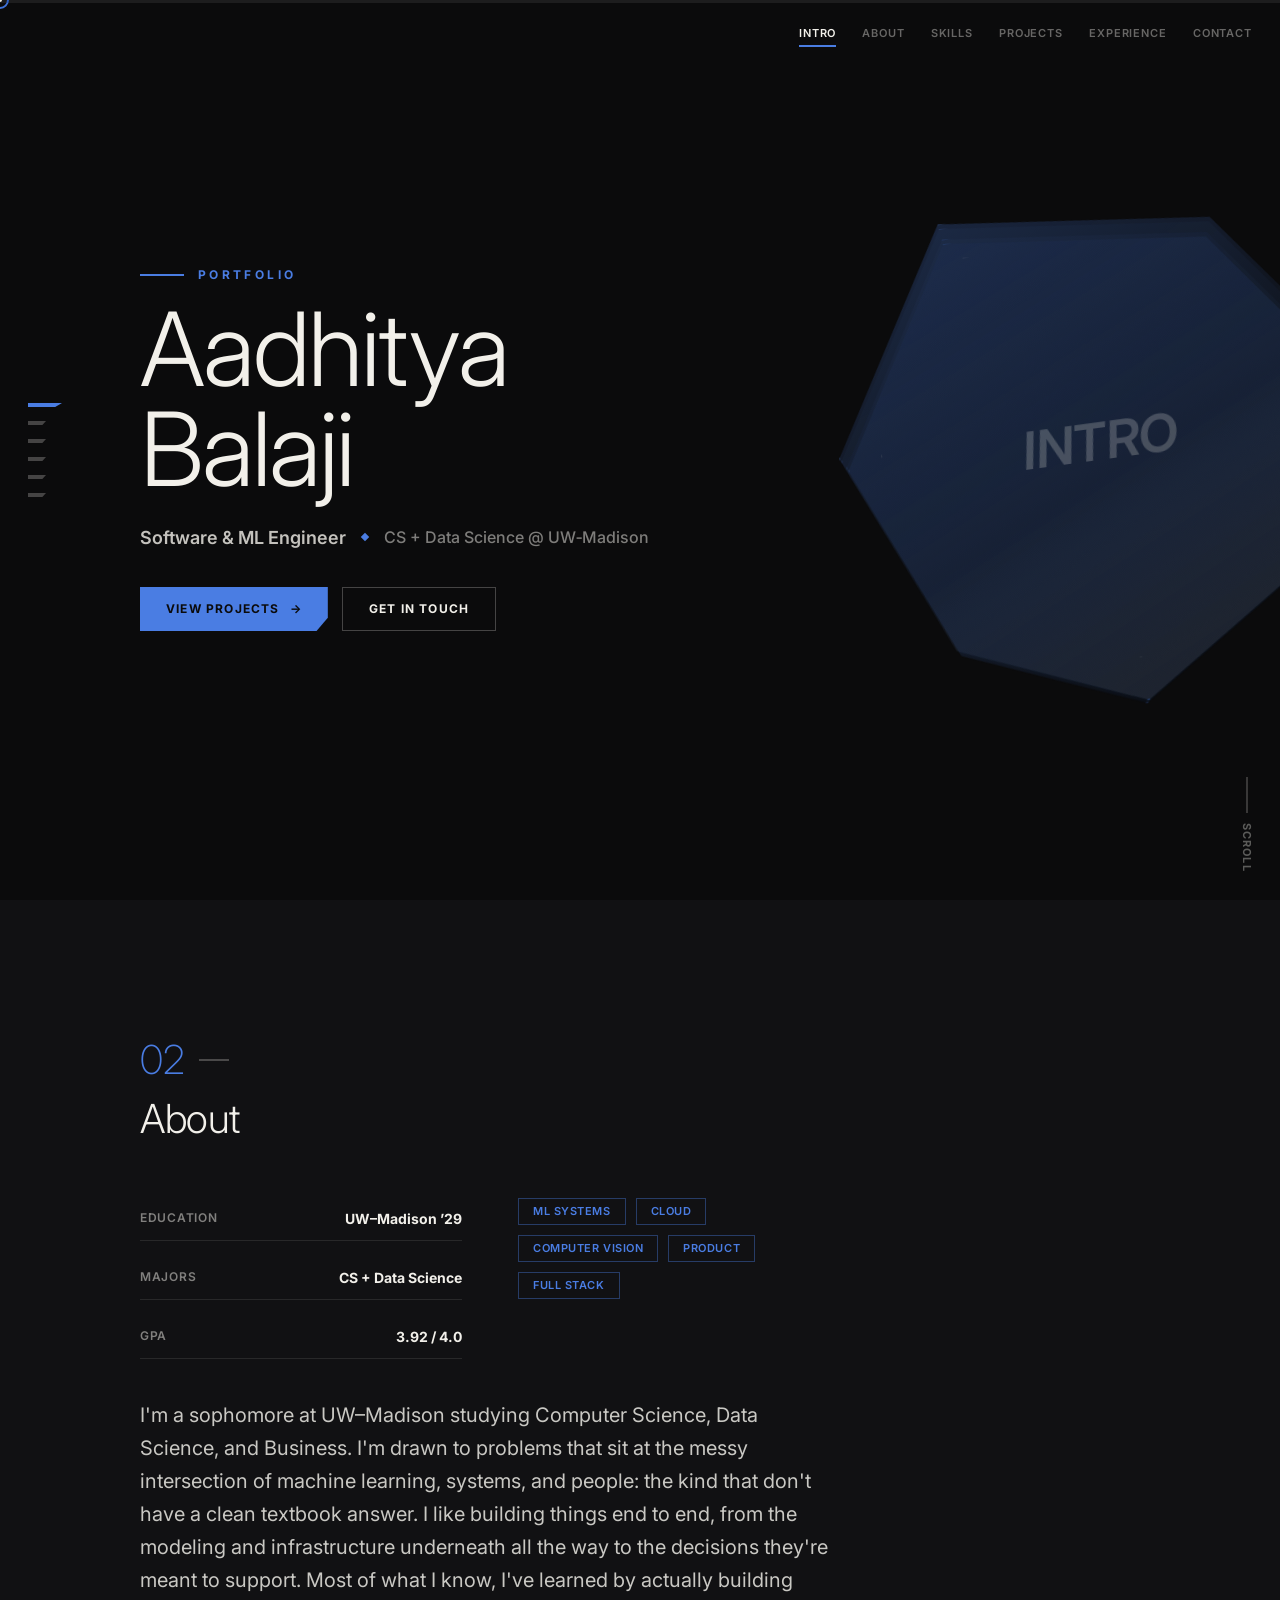
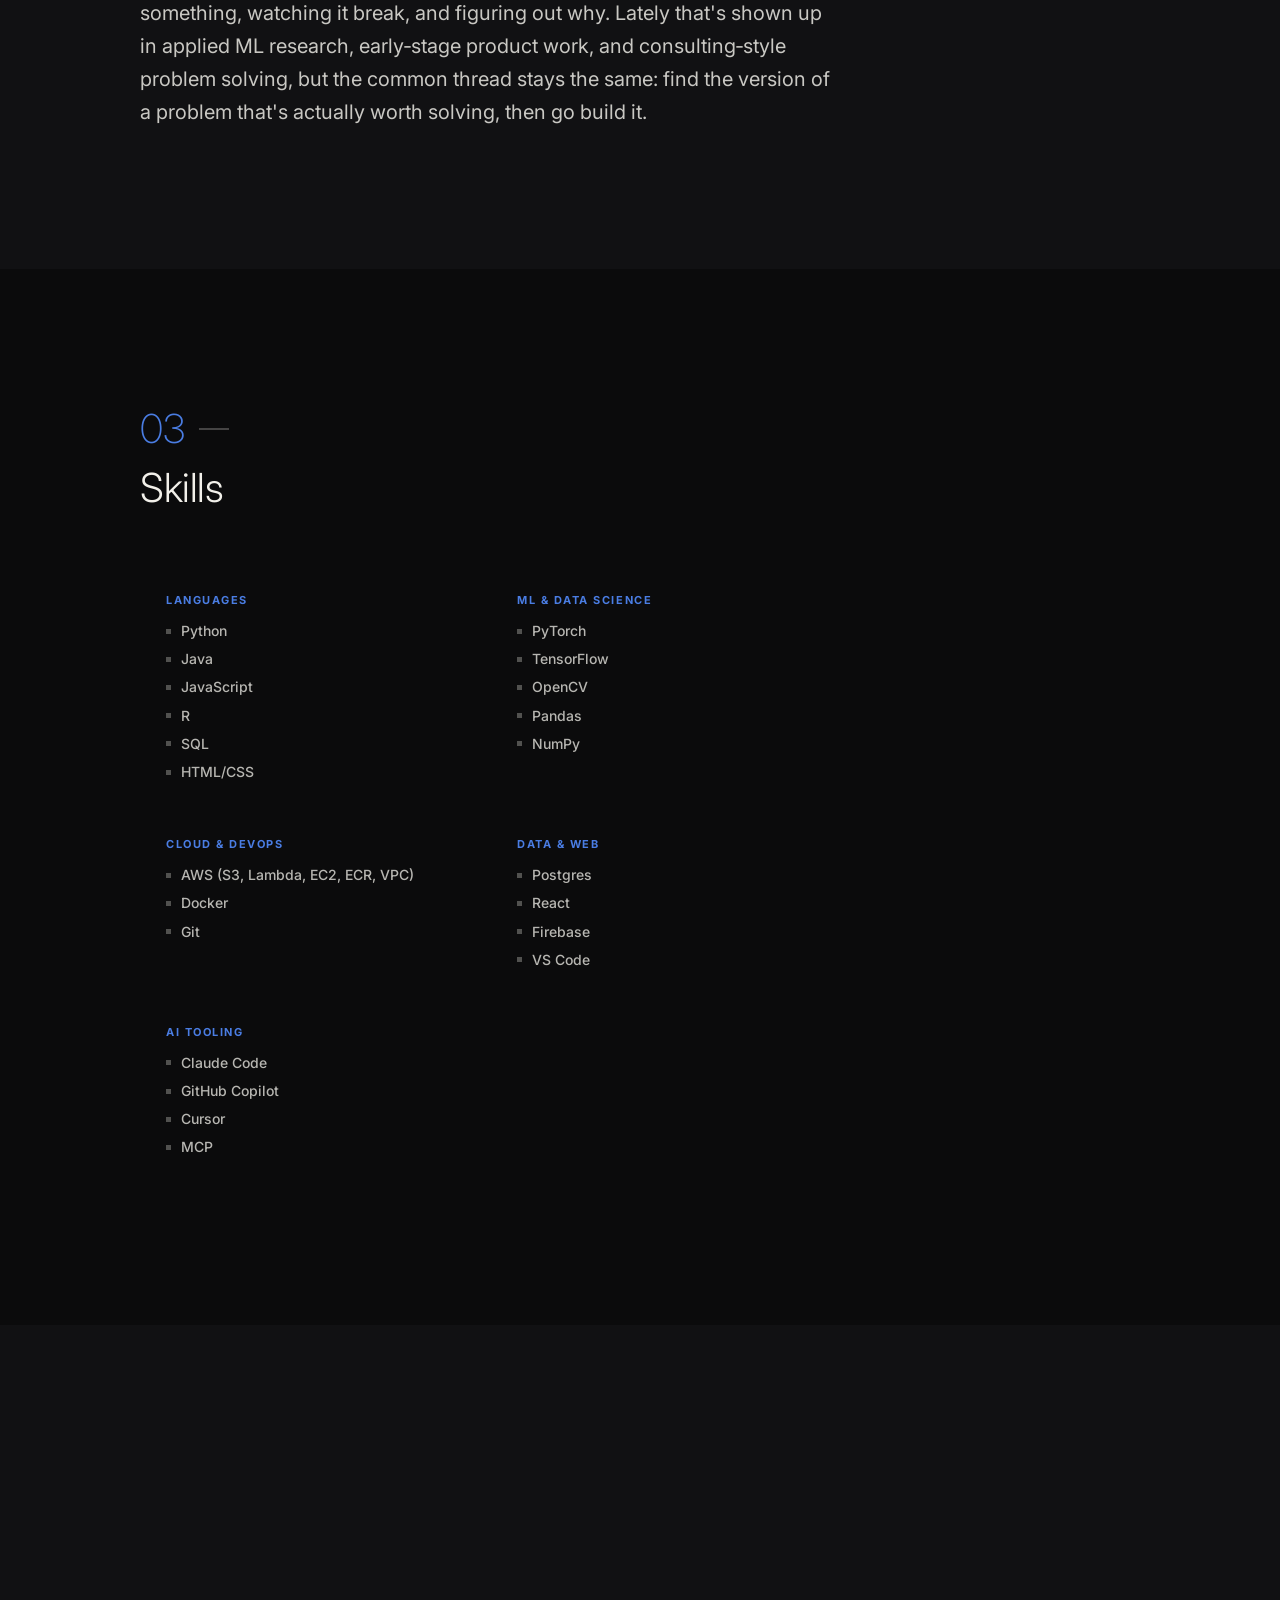
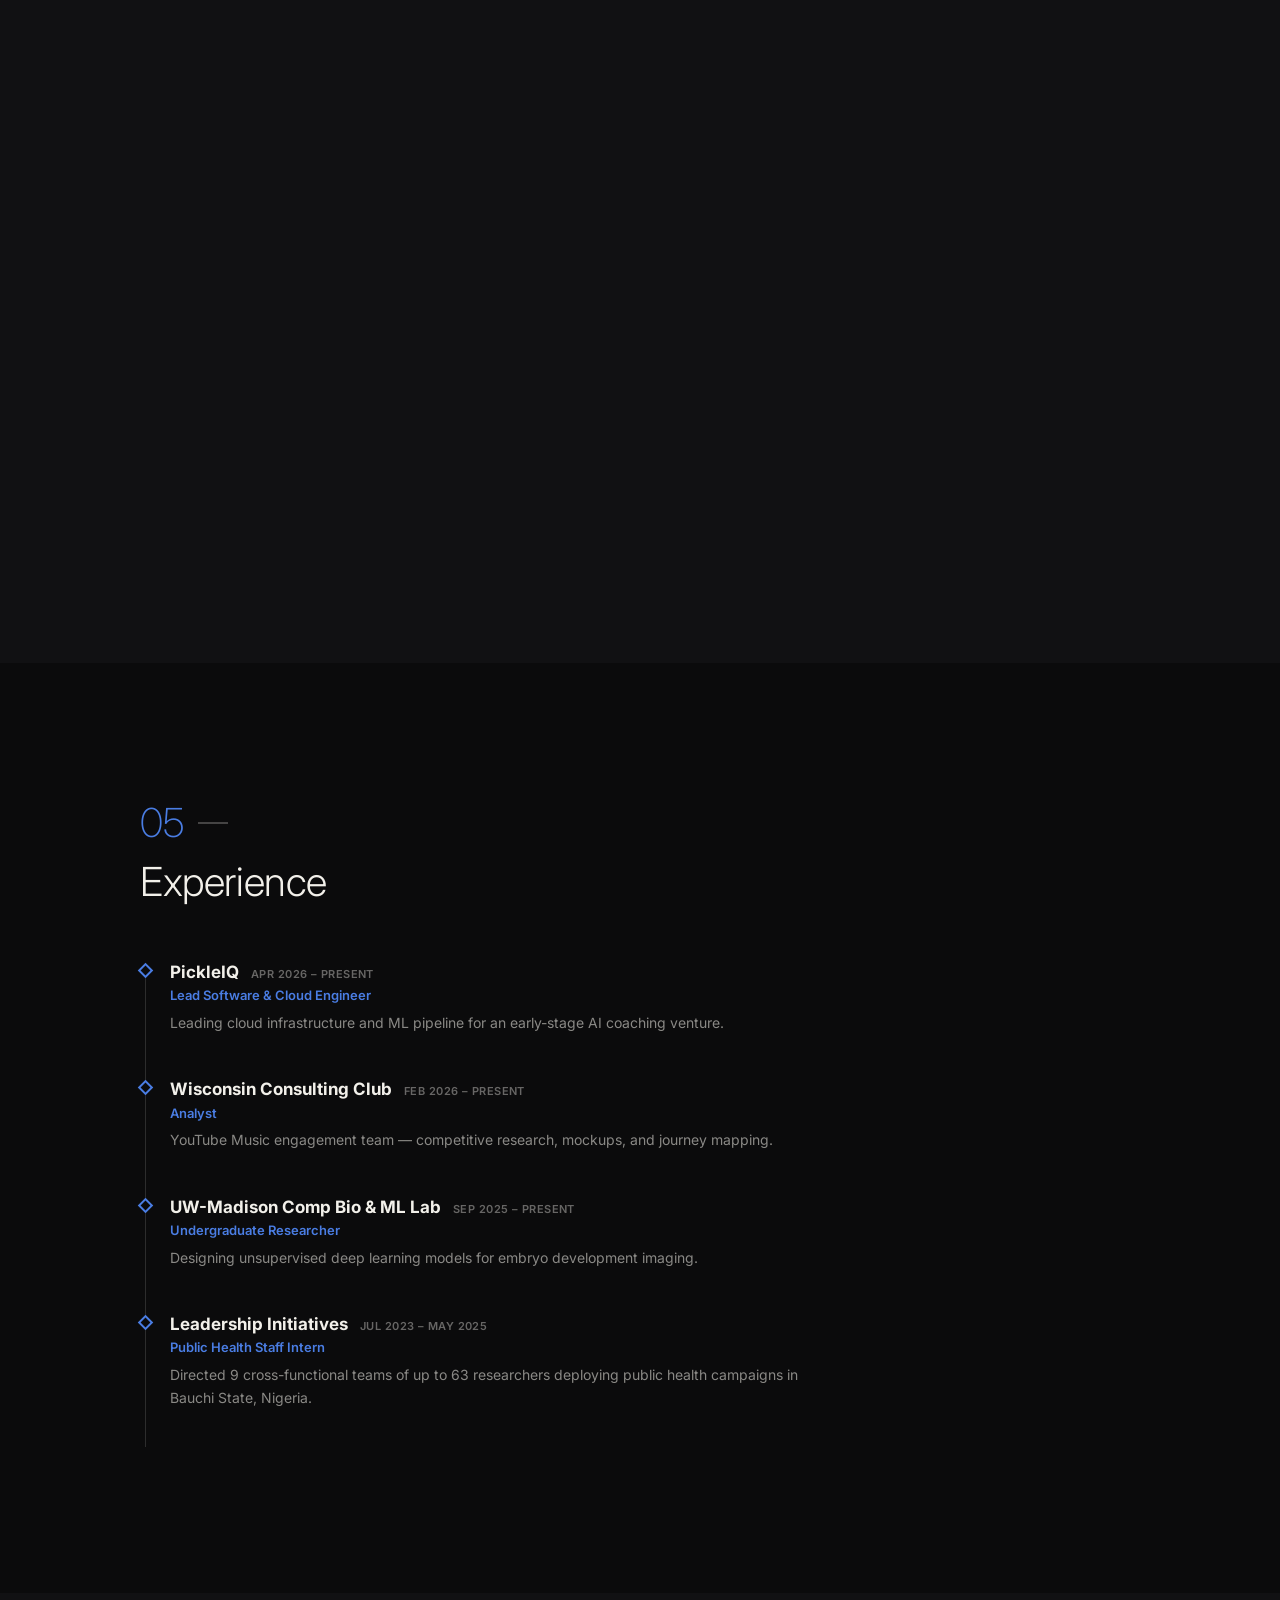
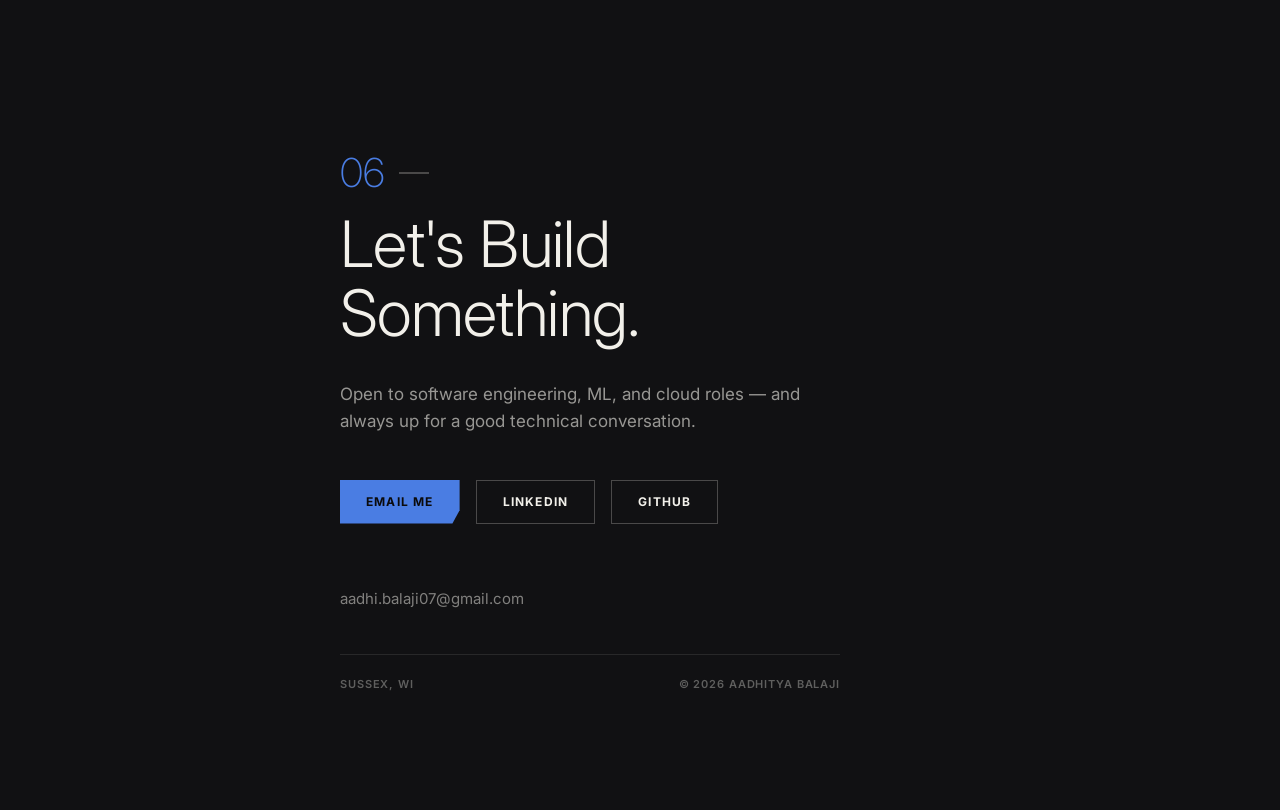
==== index.html @ 7072197d "revamped intro, about me, and projects sections" ====
<!DOCTYPE html>
<html lang="en">
<head>
<meta charset="UTF-8" />
<meta name="viewport" content="width=device-width, initial-scale=1.0" />
<title>Aadhitya Balaji — Portfolio</title>
<link rel="preconnect" href="https://fonts.googleapis.com" />
<link rel="preconnect" href="https://fonts.gstatic.com" crossorigin />
<link href="https://fonts.googleapis.com/css2?family=Inter:wght@200;300;400;500;600;700&display=swap" rel="stylesheet" />
<link rel="stylesheet" href="style.css" />
</head>
<body>

<div class="progress-track" aria-hidden="true">
  <div class="progress-fill" id="progressFill"></div>
</div>

<div class="cursor-ring" id="cursorRing" aria-hidden="true"></div>
<div class="cursor-dot" id="cursorDot" aria-hidden="true"></div>

<nav class="side-nav" aria-label="Section navigation">
  <a href="#hero" class="side-dot active" data-section="hero" aria-label="Intro"></a>
  <a href="#about" class="side-dot" data-section="about" aria-label="About"></a>
  <a href="#skills" class="side-dot" data-section="skills" aria-label="Skills"></a>
  <a href="#projects" class="side-dot" data-section="projects" aria-label="Projects"></a>
  <a href="#experience" class="side-dot" data-section="experience" aria-label="Experience"></a>
  <a href="#contact" class="side-dot" data-section="contact" aria-label="Contact"></a>
</nav>

<div class="scroll-tag" aria-hidden="true">
  <span class="scroll-line"></span>
  SCROLL
</div>

<nav class="tab-nav" aria-label="Section tabs">
  <a href="#hero" class="tab-item active" data-section="hero">Intro</a>
  <a href="#about" class="tab-item" data-section="about">About</a>
  <a href="#skills" class="tab-item" data-section="skills">Skills</a>
  <a href="#projects" class="tab-item" data-section="projects">Projects</a>
  <a href="#experience" class="tab-item" data-section="experience">Experience</a>
  <a href="#contact" class="tab-item" data-section="contact">Contact</a>
</nav>

<div class="page">

  <section id="hero" class="section hero-section" data-section="hero">
    <div class="reveal" style="opacity:1;transform:none">
      <div class="eyebrow-row">
        <span class="eyebrow-line"></span>
        <span class="eyebrow-label">PORTFOLIO</span>
      </div>
      <h1 class="hero-name">Aadhitya<br>Balaji</h1>
      <div class="hero-role-row">
        <span class="hero-role">Software &amp; ML Engineer</span>
        <span class="hero-dot"></span>
        <span class="hero-school">CS + Data Science @ UW&#8209;Madison</span>
      </div>
      <div class="hero-actions">
        <a href="#projects" class="btn btn-primary" data-hoverable>VIEW PROJECTS <span>&rarr;</span></a>
        <a href="#contact" class="btn btn-outline" data-hoverable>GET IN TOUCH</a>
      </div>
    </div>
  </section>

  <section id="about" class="section about-section" data-section="about">
    <div class="reveal">
      <div class="sec-head">
        <span class="sec-num">02</span>
        <span class="sec-rule"></span>
      </div>
      <h2 class="sec-title">About</h2>
      <div class="about-grid">
        <div class="stat-list">
          <div class="stat-row">
            <span class="stat-label">EDUCATION</span>
            <span class="stat-value">UW&#8211;Madison &#8217;29</span>
          </div>
          <div class="stat-row">
            <span class="stat-label">MAJORS</span>
            <span class="stat-value">CS + Data Science</span>
          </div>
          <div class="stat-row">
            <span class="stat-label">GPA</span>
            <span class="stat-value">3.92 / 4.0</span>
          </div>
        </div>
        <div class="tag-row">
          <span class="tag-chip">ML SYSTEMS</span>
          <span class="tag-chip">CLOUD</span>
          <span class="tag-chip">COMPUTER VISION</span>
          <span class="tag-chip">PRODUCT</span>
          <span class="tag-chip">FULL STACK</span>
        </div>
      </div>
      <p class="about-p about-p-lead about-p-full">
        I'm a sophomore at UW&#8211;Madison studying Computer Science, Data Science, and Business. I'm drawn to problems that sit at the messy intersection of machine learning, systems, and people: the kind that don't have a clean textbook answer. I like building things end to end, from the modeling and infrastructure underneath all the way to the decisions they're meant to support. Most of what I know, I've learned by actually building something, watching it break, and figuring out why. Lately that's shown up in applied ML research, early&#8209;stage product work, and consulting&#8209;style problem solving, but the common thread stays the same: find the version of a problem that's actually worth solving, then go build it.
      </p>
    </div>
  </section>

  <section id="skills" class="section skills-section" data-section="skills">
    <div class="reveal">
      <div class="sec-head">
        <span class="sec-num">03</span>
        <span class="sec-rule"></span>
      </div>
      <h2 class="sec-title">Skills</h2>
      <div class="skills-grid">
        <div class="skill-card" data-hoverable>
          <div class="skill-title">LANGUAGES</div>
          <div class="skill-items">
            <div class="skill-item"><span class="skill-bullet"></span>Python</div>
            <div class="skill-item"><span class="skill-bullet"></span>Java</div>
            <div class="skill-item"><span class="skill-bullet"></span>JavaScript</div>
            <div class="skill-item"><span class="skill-bullet"></span>R</div>
            <div class="skill-item"><span class="skill-bullet"></span>SQL</div>
            <div class="skill-item"><span class="skill-bullet"></span>HTML/CSS</div>
          </div>
        </div>
        <div class="skill-card" data-hoverable>
          <div class="skill-title">ML &amp; DATA SCIENCE</div>
          <div class="skill-items">
            <div class="skill-item"><span class="skill-bullet"></span>PyTorch</div>
            <div class="skill-item"><span class="skill-bullet"></span>TensorFlow</div>
            <div class="skill-item"><span class="skill-bullet"></span>OpenCV</div>
            <div class="skill-item"><span class="skill-bullet"></span>Pandas</div>
            <div class="skill-item"><span class="skill-bullet"></span>NumPy</div>
          </div>
        </div>
        <div class="skill-card" data-hoverable>
          <div class="skill-title">CLOUD &amp; DEVOPS</div>
          <div class="skill-items">
            <div class="skill-item"><span class="skill-bullet"></span>AWS (S3, Lambda, EC2, ECR, VPC)</div>
            <div class="skill-item"><span class="skill-bullet"></span>Docker</div>
            <div class="skill-item"><span class="skill-bullet"></span>Git</div>
          </div>
        </div>
        <div class="skill-card" data-hoverable>
          <div class="skill-title">DATA &amp; WEB</div>
          <div class="skill-items">
            <div class="skill-item"><span class="skill-bullet"></span>Postgres</div>
            <div class="skill-item"><span class="skill-bullet"></span>React</div>
            <div class="skill-item"><span class="skill-bullet"></span>Firebase</div>
            <div class="skill-item"><span class="skill-bullet"></span>VS Code</div>
          </div>
        </div>
        <div class="skill-card" data-hoverable>
          <div class="skill-title">AI TOOLING</div>
          <div class="skill-items">
            <div class="skill-item"><span class="skill-bullet"></span>Claude Code</div>
            <div class="skill-item"><span class="skill-bullet"></span>GitHub Copilot</div>
            <div class="skill-item"><span class="skill-bullet"></span>Cursor</div>
            <div class="skill-item"><span class="skill-bullet"></span>MCP</div>
          </div>
        </div>
      </div>
    </div>
  </section>

  <section id="projects" class="section projects-section" data-section="projects">
    <div class="reveal">
      <div class="sec-head">
        <span class="sec-num">04</span>
        <span class="sec-rule"></span>
      </div>
      <h2 class="sec-title">Projects &amp; Research</h2>
      <div class="projects-body">
        <div class="card-stack" id="cardStack" data-hoverable tabindex="0" role="button" aria-label="Cycle projects">
          <div class="stack-card" data-idx="0">
            <span class="card-corner"></span>
            <div class="card-num">01</div>
            <div class="card-title">PickleIQ</div>
          </div>
          <div class="stack-card" data-idx="1">
            <span class="card-corner"></span>
            <div class="card-num">02</div>
            <div class="card-title">MORFEA</div>
          </div>
          <div class="stack-card" data-idx="2">
            <span class="card-corner"></span>
            <div class="card-num">03</div>
            <div class="card-title">Verdict</div>
          </div>
          <div class="stack-card" data-idx="3">
            <span class="card-corner"></span>
            <div class="card-num">04</div>
            <div class="card-title">Gesturist</div>
          </div>
        </div>
        <div class="project-detail">
          <div class="detail-role" id="detailRole">LEAD SOFTWARE &amp; CLOUD ENGINEER</div>
          <h3 class="detail-title" id="detailTitle">PickleIQ</h3>
          <p class="detail-summary" id="detailSummary">AI pickleball coaching app extracting biomechanical metrics and generating player-specific recommendations via the Claude API, built with a commercial facility partner.</p>
          <div class="tag-row detail-tags" id="detailTags">
            <span class="tag-chip small">Docker</span>
            <span class="tag-chip small">AWS Lambda/ECR/EC2</span>
            <span class="tag-chip small">Claude API</span>
            <span class="tag-chip small">TrackNetV2</span>
          </div>
          <div class="detail-period-row">
            <span class="detail-period" id="detailPeriod">APR 2026 &ndash; PRESENT</span>
          </div>
          <div class="stack-dots" id="stackDots">
            <span class="stack-dot active"></span>
            <span class="stack-dot"></span>
            <span class="stack-dot"></span>
            <span class="stack-dot"></span>
          </div>
        </div>
      </div>
    </div>
  </section>

  <section id="experience" class="section experience-section" data-section="experience">
    <div class="reveal">
      <div class="sec-head">
        <span class="sec-num">05</span>
        <span class="sec-rule"></span>
      </div>
      <h2 class="sec-title">Experience</h2>
      <div class="timeline">
        <div class="timeline-rail"></div>
        <div class="timeline-entry">
          <span class="timeline-marker"></span>
          <div class="timeline-head">
            <h3 class="timeline-org">PickleIQ</h3>
            <span class="timeline-period">APR 2026 &ndash; PRESENT</span>
          </div>
          <div class="timeline-role">Lead Software &amp; Cloud Engineer</div>
          <p class="timeline-desc">Leading cloud infrastructure and ML pipeline for an early-stage AI coaching venture.</p>
        </div>
        <div class="timeline-entry">
          <span class="timeline-marker"></span>
          <div class="timeline-head">
            <h3 class="timeline-org">Wisconsin Consulting Club</h3>
            <span class="timeline-period">FEB 2026 &ndash; PRESENT</span>
          </div>
          <div class="timeline-role">Analyst</div>
          <p class="timeline-desc">YouTube Music engagement team &mdash; competitive research, mockups, and journey mapping.</p>
        </div>
        <div class="timeline-entry">
          <span class="timeline-marker"></span>
          <div class="timeline-head">
            <h3 class="timeline-org">UW-Madison Comp Bio &amp; ML Lab</h3>
            <span class="timeline-period">SEP 2025 &ndash; PRESENT</span>
          </div>
          <div class="timeline-role">Undergraduate Researcher</div>
          <p class="timeline-desc">Designing unsupervised deep learning models for embryo development imaging.</p>
        </div>
        <div class="timeline-entry">
          <span class="timeline-marker"></span>
          <div class="timeline-head">
            <h3 class="timeline-org">Leadership Initiatives</h3>
            <span class="timeline-period">JUL 2023 &ndash; MAY 2025</span>
          </div>
          <div class="timeline-role">Public Health Staff Intern</div>
          <p class="timeline-desc">Directed 9 cross-functional teams of up to 63 researchers deploying public health campaigns in Bauchi State, Nigeria.</p>
        </div>
      </div>
    </div>
  </section>

  <section id="contact" class="section contact-section" data-section="contact">
    <div class="reveal">
      <div class="sec-head">
        <span class="sec-num">06</span>
        <span class="sec-rule"></span>
      </div>
      <h2 class="contact-title">Let's Build<br>Something.</h2>
      <p class="contact-pitch">Open to software engineering, ML, and cloud roles &mdash; and always up for a good technical conversation.</p>
      <div class="contact-actions">
        <a href="mailto:aadhi.balaji07@gmail.com" class="btn btn-primary" data-hoverable>EMAIL ME</a>
        <a href="https://linkedin.com/in/aadhi07" target="_blank" rel="noopener" class="btn btn-outline" data-hoverable>LINKEDIN</a>
        <a href="https://github.com/aadhibalaji" target="_blank" rel="noopener" class="btn btn-outline" data-hoverable>GITHUB</a>
      </div>
      <p class="contact-email">aadhi.balaji07@gmail.com</p>
      <div class="contact-footer">
        <span>SUSSEX, WI</span>
        <span>&copy; 2026 AADHITYA BALAJI</span>
      </div>
    </div>
  </section>

</div>

<div class="glass-shard" id="glassShard" aria-hidden="true">
  <div class="shard-3d" id="shardSpin">
    <div class="shard-face-back"></div>
    <div class="shard-slice" style="transform:translateZ(-14px)"></div>
    <div class="shard-slice" style="transform:translateZ(14px)"></div>
    <div class="shard-face"></div>
    <div class="shard-inner"></div>
    <div class="shard-label-wrap">
      <span class="shard-label" id="shardLabel">Intro</span>
    </div>
    <div class="shard-label-wrap shard-label-wrap-back">
      <span class="shard-label" id="shardLabelBack">Intro</span>
    </div>
  </div>
</div>

<script src="script.js"></script>
</body>
</html>
---- style.css ----
@keyframes floatY { 0%,100% { transform: translateY(0); } 50% { transform: translateY(-10px); } }

* { box-sizing: border-box; }

html { scroll-behavior: smooth; }

body {
  margin: 0;
  background: #0b0b0c;
  color: #f2f0ea;
  font-family: 'Inter', sans-serif;
  overflow-x: hidden;
  position: relative;
  width: 100%;
}

@media (pointer: fine) {
  body { cursor: none; }
  a, [data-hoverable] { cursor: none; }
}

::selection { background: #4a7de3; color: #0b0b0c; }

a { color: #f2f0ea; text-decoration: none; }
a:hover { color: #4a7de3; }

h1, h2, h3, p { margin: 0; }

/* ---- progress bar ---- */
.progress-track {
  position: fixed; left: 0; top: 0; width: 100%; height: 3px;
  background: rgba(242,240,234,0.08); z-index: 60;
}
.progress-fill {
  height: 100%; background: #4a7de3; width: 0%;
  transition: width 0.15s linear;
}

/* ---- custom cursor ---- */
.cursor-ring {
  position: fixed; left: 0; top: 0; width: 18px; height: 18px;
  border-radius: 50%; border: 2px solid #4a7de3; pointer-events: none;
  z-index: 999; transform: translate(-50%, -50%);
  transition: width 0.18s ease, height 0.18s ease, border-color 0.18s ease;
  mix-blend-mode: difference;
  display: none;
}
.cursor-dot {
  position: fixed; left: 0; top: 0; width: 4px; height: 4px;
  border-radius: 50%; background: #f2f0ea; pointer-events: none;
  z-index: 999; transform: translate(-50%, -50%);
  display: none;
}
@media (pointer: fine) {
  .cursor-ring, .cursor-dot { display: block; }
}

/* ---- side nav ---- */
.side-nav {
  position: fixed; left: 28px; top: 50%; transform: translateY(-50%);
  z-index: 50; display: flex; flex-direction: column; gap: 14px;
}
.side-dot {
  position: relative; display: block; width: 18px; height: 4px;
  background: rgba(242,240,234,0.25);
  clip-path: polygon(0 0, 100% 0, 80% 100%, 0% 100%);
  transition: background 0.25s ease, width 0.25s ease;
}
.side-dot:hover { background: #f2f0ea; }
.side-dot.active { background: #4a7de3; width: 34px; }

/* ---- scroll tag ---- */
.scroll-tag {
  position: fixed; right: 28px; bottom: 28px; z-index: 50;
  font: 700 11px/1 'Inter', sans-serif; letter-spacing: 0.1em;
  color: rgba(242,240,234,0.35); writing-mode: vertical-rl;
  display: flex; align-items: center; gap: 10px;
}
.scroll-line {
  width: 2px; height: 36px; background: rgba(242,240,234,0.2);
}

/* ---- top tab nav ---- */
.tab-nav {
  position: fixed; top: 28px; right: 28px; z-index: 50; display: flex; gap: 26px;
}
.tab-item {
  position: relative; padding-bottom: 8px;
  font: 600 11px/1 'Inter', sans-serif; letter-spacing: 0.08em; text-transform: uppercase;
  color: rgba(242,240,234,0.4); transition: color 0.25s ease;
}
.tab-item::after {
  content: ''; position: absolute; left: 0; bottom: 0; height: 2px; width: 0%;
  background: #4a7de3; transition: width 0.25s ease;
}
.tab-item:hover { color: #f2f0ea; }
.tab-item.active { color: #f2f0ea; }
.tab-item.active::after { width: 100%; }

/* ---- layout ---- */
.page { position: relative; width: 100%; background: #0b0b0c; overflow-x: hidden; }

.section {
  position: relative;
  padding: 140px clamp(290px, 39vw, 440px) 140px clamp(140px, 9vw, 220px);
}

.reveal {
  opacity: 0; transform: translateY(36px);
  transition: opacity 0.8s ease, transform 0.8s ease;
}
.reveal.in-view { opacity: 1; transform: translateY(0); }

.sec-head { display: flex; align-items: center; gap: 14px; margin-bottom: 16px; }
.sec-num { font: 200 40px/1 'Inter', sans-serif; color: #4a7de3; }
.sec-rule { width: 30px; height: 2px; background: rgba(242,240,234,0.25); }
.sec-title {
  font: 300 clamp(28px, 3.4vw, 40px)/1.15 'Inter', sans-serif;
  margin: 0 0 56px; letter-spacing: -0.01em;
}

.btn {
  display: inline-flex; align-items: center; gap: 10px;
  padding: 15px 26px; font: 700 12px/1 'Inter', sans-serif; letter-spacing: 0.1em;
}
.btn-primary {
  background: #4a7de3; color: #0b0b0c;
  clip-path: polygon(0 0, 100% 0, 100% 70%, 94% 100%, 0 100%);
  transition: background 0.25s ease;
}
.btn-primary:hover { background: #f2f0ea; color: #0b0b0c; }
.btn-outline {
  border: 1px solid rgba(242,240,234,0.25); color: #f2f0ea;
  transition: border-color 0.25s ease, color 0.25s ease;
}
.btn-outline:hover { border-color: #4a7de3; color: #4a7de3; }

.tag-row { display: flex; gap: 10px; flex-wrap: wrap; }
.tag-chip {
  padding: 7px 14px; border: 1px solid rgba(74,125,227,0.4); color: #4a7de3;
  font: 600 11px/1 'Inter', sans-serif; letter-spacing: 0.05em;
}
.tag-chip.small {
  padding: 5px 10px; border: none; background: rgba(242,240,234,0.06);
  color: rgba(242,240,234,0.6); font: 600 10px/1 'Inter', sans-serif; letter-spacing: 0.04em;
}

/* ---- hero ---- */
.hero-section { min-height: 100vh; display: flex; flex-direction: column; justify-content: center; overflow: hidden; }
.eyebrow-row { display: flex; align-items: center; gap: 14px; margin-bottom: 18px; }
.eyebrow-line { width: 44px; height: 2px; background: #4a7de3; }
.eyebrow-label { font: 700 12px/1 'Inter', sans-serif; letter-spacing: 0.28em; color: #4a7de3; }
.hero-name {
  font: 300 clamp(48px, 8vw, 116px)/0.98 'Inter', sans-serif;
  letter-spacing: -0.02em;
}
.hero-role-row { display: flex; align-items: center; gap: 16px; margin-top: 26px; flex-wrap: wrap; }
.hero-role { font: 600 18px/1.3 'Inter', sans-serif; color: rgba(242,240,234,0.8); }
.hero-dot { width: 6px; height: 6px; background: #4a7de3; transform: rotate(45deg); }
.hero-school { font: 500 16px/1.3 'Inter', sans-serif; color: rgba(242,240,234,0.5); }
.hero-desc {
  max-width: 520px; margin: 26px 0 0;
  font: 400 15px/1.7 'Inter', sans-serif; color: rgba(242,240,234,0.55);
}
.hero-actions { display: flex; gap: 14px; margin-top: 38px; flex-wrap: wrap; }
.hero-marker { display: flex; align-items: center; gap: 10px; opacity: 0.5; margin-top: 56px; }
.marker-line {
  width: 1px; height: 24px; background: rgba(242,240,234,0.3);
  animation: floatY 2.4s ease-in-out infinite;
}
.marker-label { font: 600 10px/1 'Inter', sans-serif; letter-spacing: 0.2em; color: rgba(242,240,234,0.5); }

/* ---- about ---- */
.about-section { background: #111113; }
.about-grid {
  display: grid; grid-template-columns: repeat(auto-fit, minmax(280px, 1fr));
  gap: 56px; align-items: start;
}
.stat-list { display: flex; flex-direction: column; gap: 16px; }
.stat-row {
  display: flex; justify-content: space-between; padding: 14px 0;
  border-bottom: 1px solid rgba(242,240,234,0.1);
}
.stat-label { font: 600 12px/1 'Inter', sans-serif; letter-spacing: 0.06em; color: rgba(242,240,234,0.5); }
.stat-value { font: 700 14px/1 'Inter', sans-serif; color: #f2f0ea; }
.about-p { font: 400 16px/1.75 'Inter', sans-serif; color: rgba(242,240,234,0.55); margin: 0 0 20px; max-width: 600px; }
.about-p-lead { font: 400 20px/1.65 'Inter', sans-serif; color: rgba(242,240,234,0.82); max-width: 640px; }
.about-p-full { max-width: none; margin: 40px 0 0; }

/* ---- skills ---- */
.skills-section { background: #0b0b0c; }
.skills-grid {
  display: grid; grid-template-columns: repeat(auto-fit, minmax(260px, 1fr)); gap: 2px;
}
.skill-card { background: #0b0b0c; padding: 28px 26px; }
.skill-title { font: 700 11px/1 'Inter', sans-serif; letter-spacing: 0.14em; color: #4a7de3; margin-bottom: 16px; }
.skill-items { display: flex; flex-direction: column; gap: 10px; }
.skill-item { display: flex; align-items: center; gap: 10px; font: 500 14px/1.3 'Inter', sans-serif; color: rgba(242,240,234,0.75); }
.skill-bullet { width: 5px; height: 5px; background: rgba(242,240,234,0.3); flex: none; }

/* ---- projects ---- */
.projects-section { background: #111113; }
.projects-body { display: flex; flex-direction: column; gap: 36px; }
.card-stack {
  position: relative; height: 200px; max-width: 380px; cursor: pointer; outline: none;
}
.stack-card {
  position: absolute; inset: 0; background: #141416;
  box-shadow: 0 16px 34px rgba(0,0,0,0.45);
  transition: transform 0.45s cubic-bezier(.2,.8,.2,1), opacity 0.4s ease;
  padding: 24px;
}
.card-corner {
  position: absolute; top: 0; right: 0; width: 0; height: 0;
  border-style: solid; border-width: 0 28px 28px 0;
  border-color: transparent #4a7de3 transparent transparent;
}
.card-num { font: 700 44px/0.85 'Inter', sans-serif; color: #4a7de3; margin-bottom: 12px; }
.card-title { font: 700 18px/1.2 'Inter', sans-serif; color: #f2f0ea; }

.project-detail { min-height: 200px; }
.detail-role { font: 700 15px/1 'Inter', sans-serif; letter-spacing: 0.05em; color: #4a7de3; margin-bottom: 14px; transition: opacity 0.25s ease; }
.detail-title { margin: 0 0 14px; font: 700 32px/1.15 'Inter', sans-serif; color: #f2f0ea; transition: opacity 0.25s ease; }
.detail-summary { margin: 0 0 18px; font: 400 15px/1.65 'Inter', sans-serif; color: rgba(242,240,234,0.55); max-width: 520px; transition: opacity 0.25s ease; }
.detail-tags { margin-bottom: 20px; transition: opacity 0.25s ease; }
.detail-period-row { display: flex; gap: 24px; transition: opacity 0.25s ease; }
.detail-period { font: 600 11px/1.4 'Inter', sans-serif; color: rgba(242,240,234,0.4); }
.stack-dots { display: flex; gap: 8px; margin-top: 34px; }
.stack-dot { width: 22px; height: 3px; background: rgba(242,240,234,0.2); }
.stack-dot.active { background: #4a7de3; }

/* ---- experience ---- */
.experience-section { background: #0b0b0c; }
.timeline { position: relative; padding-left: 30px; }
.timeline-rail { position: absolute; left: 5px; top: 6px; bottom: 6px; width: 1px; background: rgba(242,240,234,0.15); }
.timeline-entry { position: relative; padding-bottom: 44px; }
.timeline-marker {
  position: absolute; left: -30px; top: 4px; width: 11px; height: 11px;
  background: #0b0b0c; border: 2px solid #4a7de3; transform: rotate(45deg);
}
.timeline-head { display: flex; align-items: baseline; gap: 12px; flex-wrap: wrap; margin-bottom: 4px; }
.timeline-org { font: 700 17px/1.3 'Inter', sans-serif; color: #f2f0ea; }
.timeline-period { font: 600 11px/1 'Inter', sans-serif; color: rgba(242,240,234,0.4); letter-spacing: 0.04em; }
.timeline-role { font: 600 13px/1.3 'Inter', sans-serif; color: #4a7de3; margin-bottom: 8px; }
.timeline-desc { font: 400 14px/1.6 'Inter', sans-serif; color: rgba(242,240,234,0.55); max-width: 680px; }

/* ---- contact ---- */
.contact-section {
  padding: 160px clamp(290px, 39vw, 440px) 120px max(340px, 18vw);
  background: #111113; overflow: hidden;
}
.contact-title {
  font: 300 clamp(36px, 5.5vw, 64px)/1.08 'Inter', sans-serif;
  margin: 0 0 34px; max-width: 900px; letter-spacing: -0.01em; display: block;
}
.contact-pitch { font: 400 17px/1.6 'Inter', sans-serif; color: rgba(242,240,234,0.6); max-width: 520px; margin: 0 0 44px; }
.contact-actions { display: flex; gap: 16px; flex-wrap: wrap; margin-bottom: 64px; }
.contact-email { font: 400 15px/1.5 'Inter', sans-serif; color: rgba(242,240,234,0.5); margin: 0 0 44px; user-select: all; cursor: text; }
.contact-footer {
  display: flex; justify-content: space-between; align-items: center;
  padding-top: 24px; border-top: 1px solid rgba(242,240,234,0.1);
  flex-wrap: wrap; gap: 12px;
  font: 600 11px/1 'Inter', sans-serif; letter-spacing: 0.08em; color: rgba(242,240,234,0.35);
}

/* ---- glass shard ---- */
.glass-shard {
  position: fixed; right: -6vw; top: 50%; width: 40vw; max-width: 620px;
  height: 56vh; max-height: 520px; z-index: 900; pointer-events: none;
  transform: translateY(-50%);
  perspective: 1400px;
  will-change: filter;
}
.shard-3d {
  position: absolute; inset: 0;
  transform-style: preserve-3d;
  transform: rotateX(14deg) rotateY(-18deg) rotateZ(-8deg);
  will-change: transform;
}
.shard-face, .shard-face-back, .shard-slice {
  position: absolute; inset: 0;
  clip-path: polygon(24% 0%, 78% 6%, 100% 38%, 86% 78%, 52% 100%, 18% 86%, 0% 46%);
}
.shard-face {
  background: linear-gradient(155deg, rgba(74,125,227,0.26), rgba(74,125,227,0.05) 55%, rgba(242,240,234,0.1));
  border: 1.5px solid rgba(74,125,227,0.36);
  transform: translateZ(26px);
  box-shadow: 0 0 60px rgba(74,125,227,0.25);
}
.shard-face-back {
  background: linear-gradient(155deg, rgba(10,10,14,0.9), rgba(74,125,227,0.1) 60%, rgba(0,0,0,0.6));
  border: 1px solid rgba(74,125,227,0.15);
  transform: translateZ(-26px);
}
.shard-slice {
  border: 1px solid rgba(74,125,227,0.18);
  background: rgba(74,125,227,0.03);
}
.shard-inner {
  position: absolute; inset: 8%;
  clip-path: polygon(24% 0%, 78% 6%, 100% 38%, 86% 78%, 52% 100%, 18% 86%, 0% 46%);
  border: 1px solid rgba(242,240,234,0.1);
  transform: translateZ(27px);
}
.shard-label-wrap {
  position: absolute; inset: 0; display: flex; align-items: center; justify-content: center;
  transform: translateZ(34px);
  backface-visibility: hidden;
}
.shard-label-wrap-back {
  transform: translateZ(-34px) rotateY(180deg);
}
.shard-label {
  font: 600 clamp(24px, 4.5vw, 52px)/1 'Inter', sans-serif;
  letter-spacing: -0.01em; text-transform: uppercase; color: rgba(242,240,234,0.22);
  white-space: nowrap; transform: skewX(-8deg);
}

@media (max-width: 900px) {
  .glass-shard, .scroll-tag, .side-nav { display: none; }
  .section, .contact-section { padding-left: 24px; padding-right: 24px; }

  .tab-nav {
    left: 0; right: 0; top: 0; padding: 18px 20px;
    gap: 20px; justify-content: flex-start;
    overflow-x: auto; -webkit-overflow-scrolling: touch; scrollbar-width: none;
    background: rgba(11,11,12,0.88);
    backdrop-filter: blur(10px); -webkit-backdrop-filter: blur(10px);
  }
  .tab-nav::-webkit-scrollbar { display: none; }
  .tab-item { flex: none; }
}
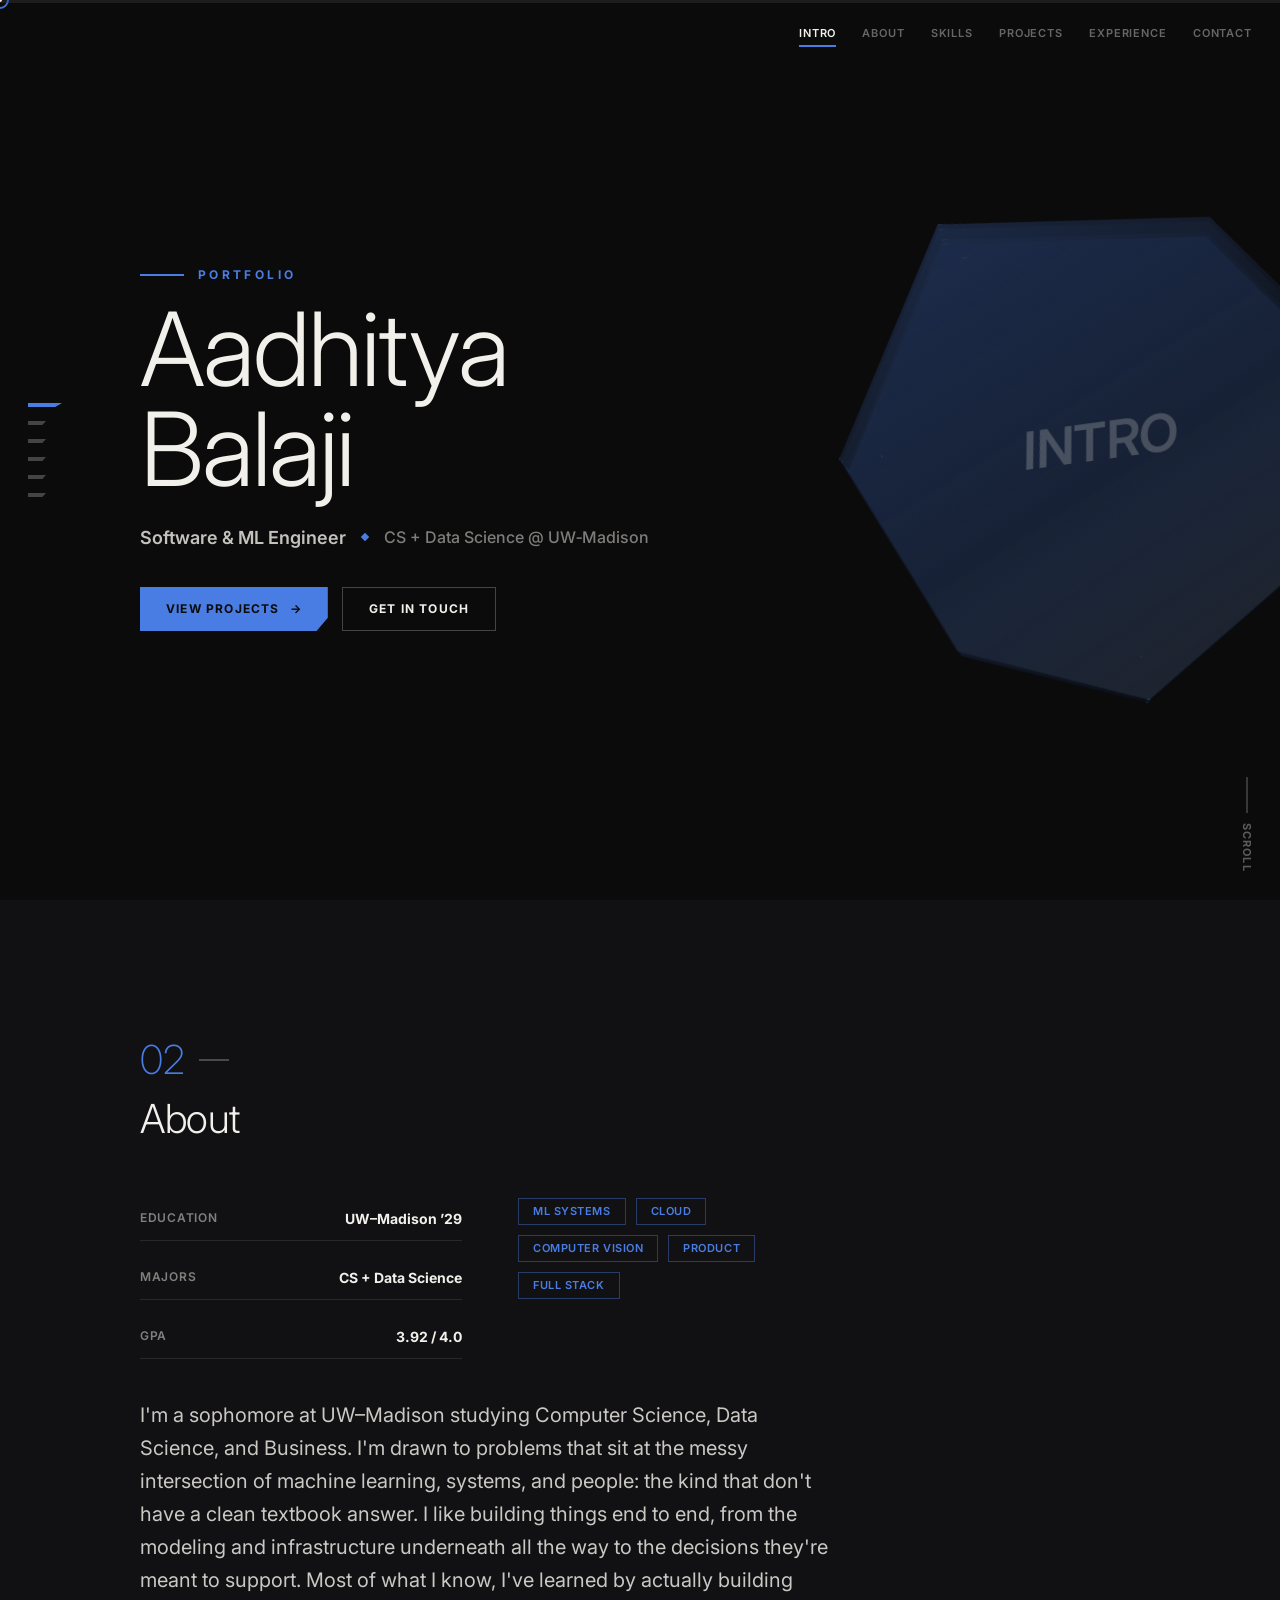
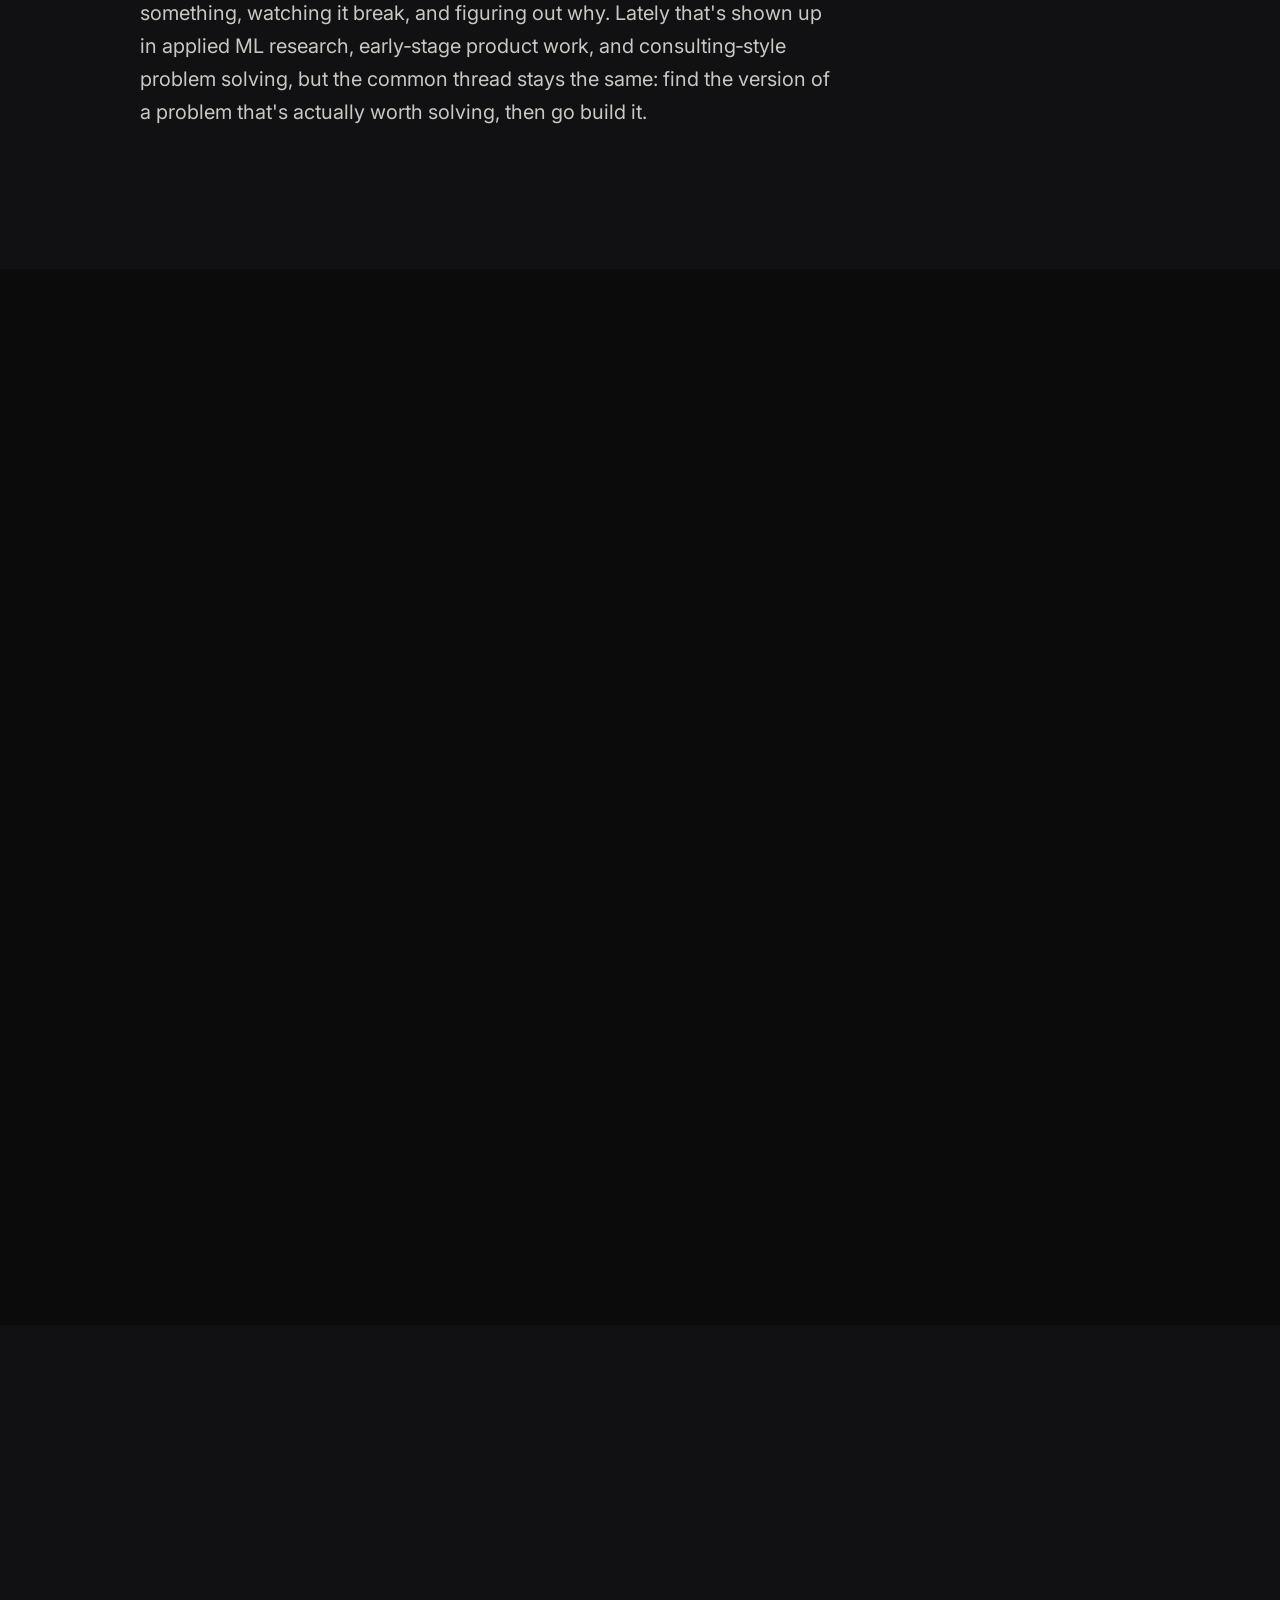
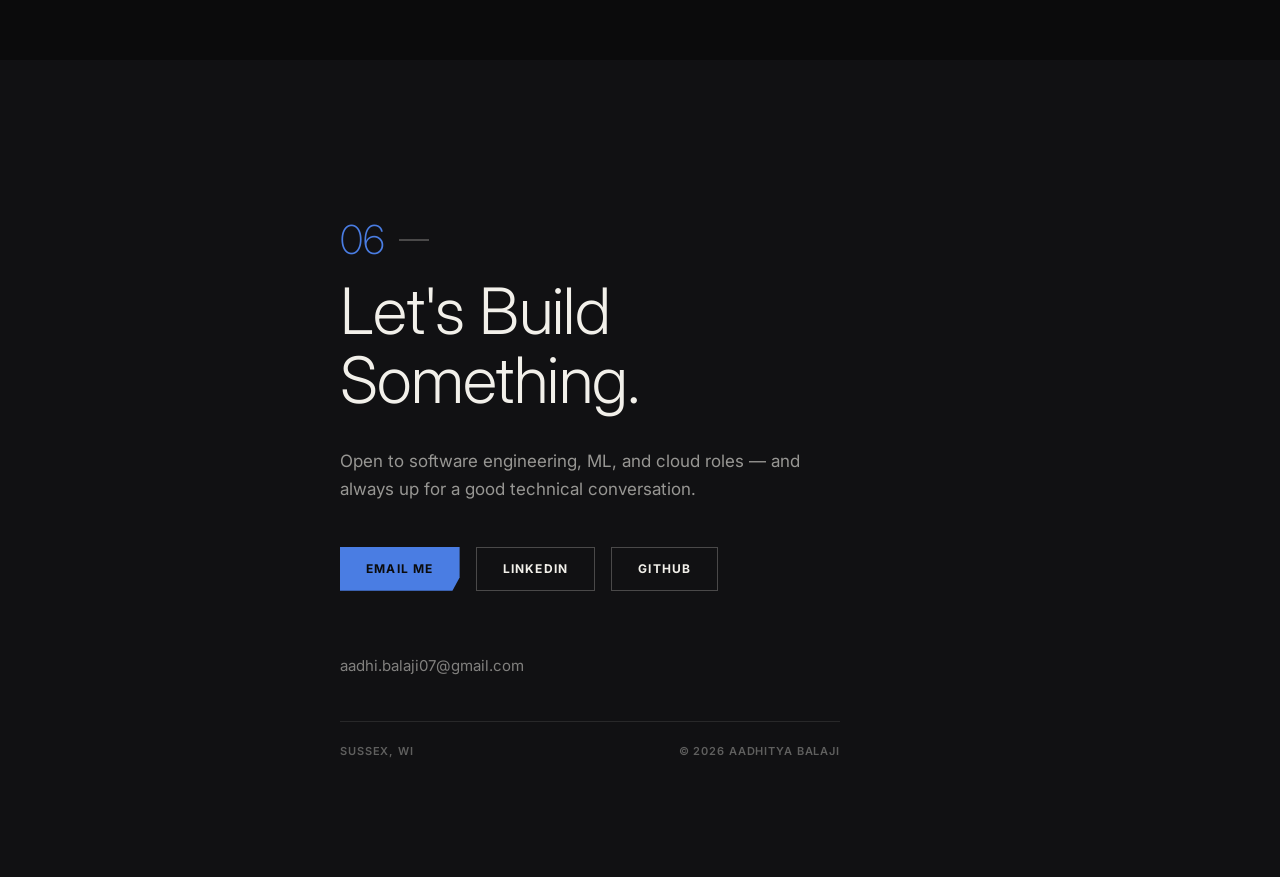
==== commit 31dd3d41: "updated experience content" ====
--- a/index.html
+++ b/index.html
@@ -227,7 +227,7 @@
             <span class="timeline-period">APR 2026 &ndash; PRESENT</span>
           </div>
           <div class="timeline-role">Lead Software &amp; Cloud Engineer</div>
-          <p class="timeline-desc">Leading cloud infrastructure and ML pipeline for an early-stage AI coaching venture.</p>
+          <p class="timeline-desc">Built a containerized computer vision pipeline on AWS to turn pickleball match video into personalized coaching feedback.</p>
         </div>
         <div class="timeline-entry">
           <span class="timeline-marker"></span>
@@ -236,7 +236,7 @@
             <span class="timeline-period">FEB 2026 &ndash; PRESENT</span>
           </div>
           <div class="timeline-role">Analyst</div>
-          <p class="timeline-desc">YouTube Music engagement team &mdash; competitive research, mockups, and journey mapping.</p>
+          <p class="timeline-desc">Analyzed 5 competitor platforms and turned the findings into mockups and a user journey map that shaped YouTube Music's engagement strategy.</p>
         </div>
         <div class="timeline-entry">
           <span class="timeline-marker"></span>
@@ -245,7 +245,7 @@
             <span class="timeline-period">SEP 2025 &ndash; PRESENT</span>
           </div>
           <div class="timeline-role">Undergraduate Researcher</div>
-          <p class="timeline-desc">Designing unsupervised deep learning models for embryo development imaging.</p>
+          <p class="timeline-desc">Designing an unsupervised deep learning model that maps embryo development into learnable trajectories for IVF quality prediction.</p>
         </div>
         <div class="timeline-entry">
           <span class="timeline-marker"></span>
--- a/style.css
+++ b/style.css
@@ -67,7 +67,7 @@
   transition: background 0.25s ease, width 0.25s ease;
 }
 .side-dot:hover { background: #f2f0ea; }
-.side-dot.active { background: #4a7de3; width: 34px; }
+.side-dot.active { background: #4a7de3; width: 34px; filter: hue-rotate(var(--shard-hue, 0deg)); }
 
 /* ---- scroll tag ---- */
 .scroll-tag {
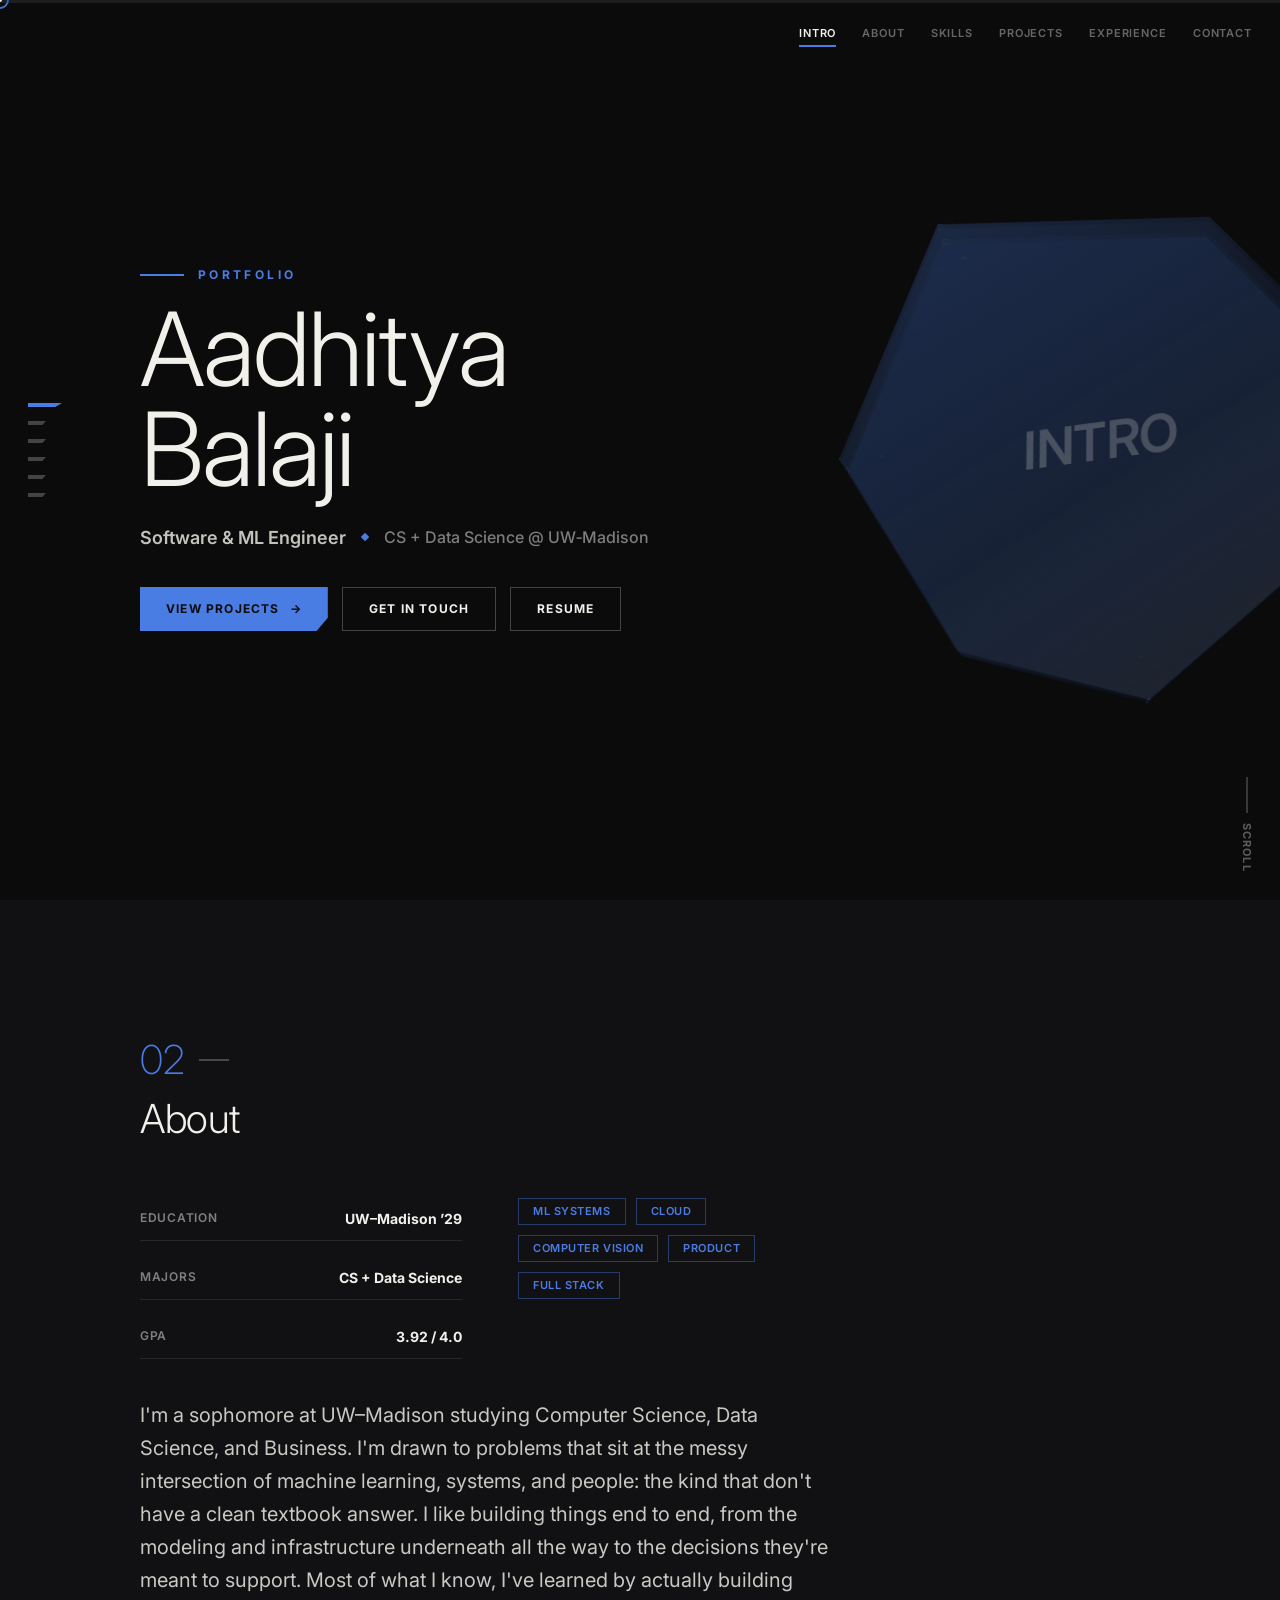
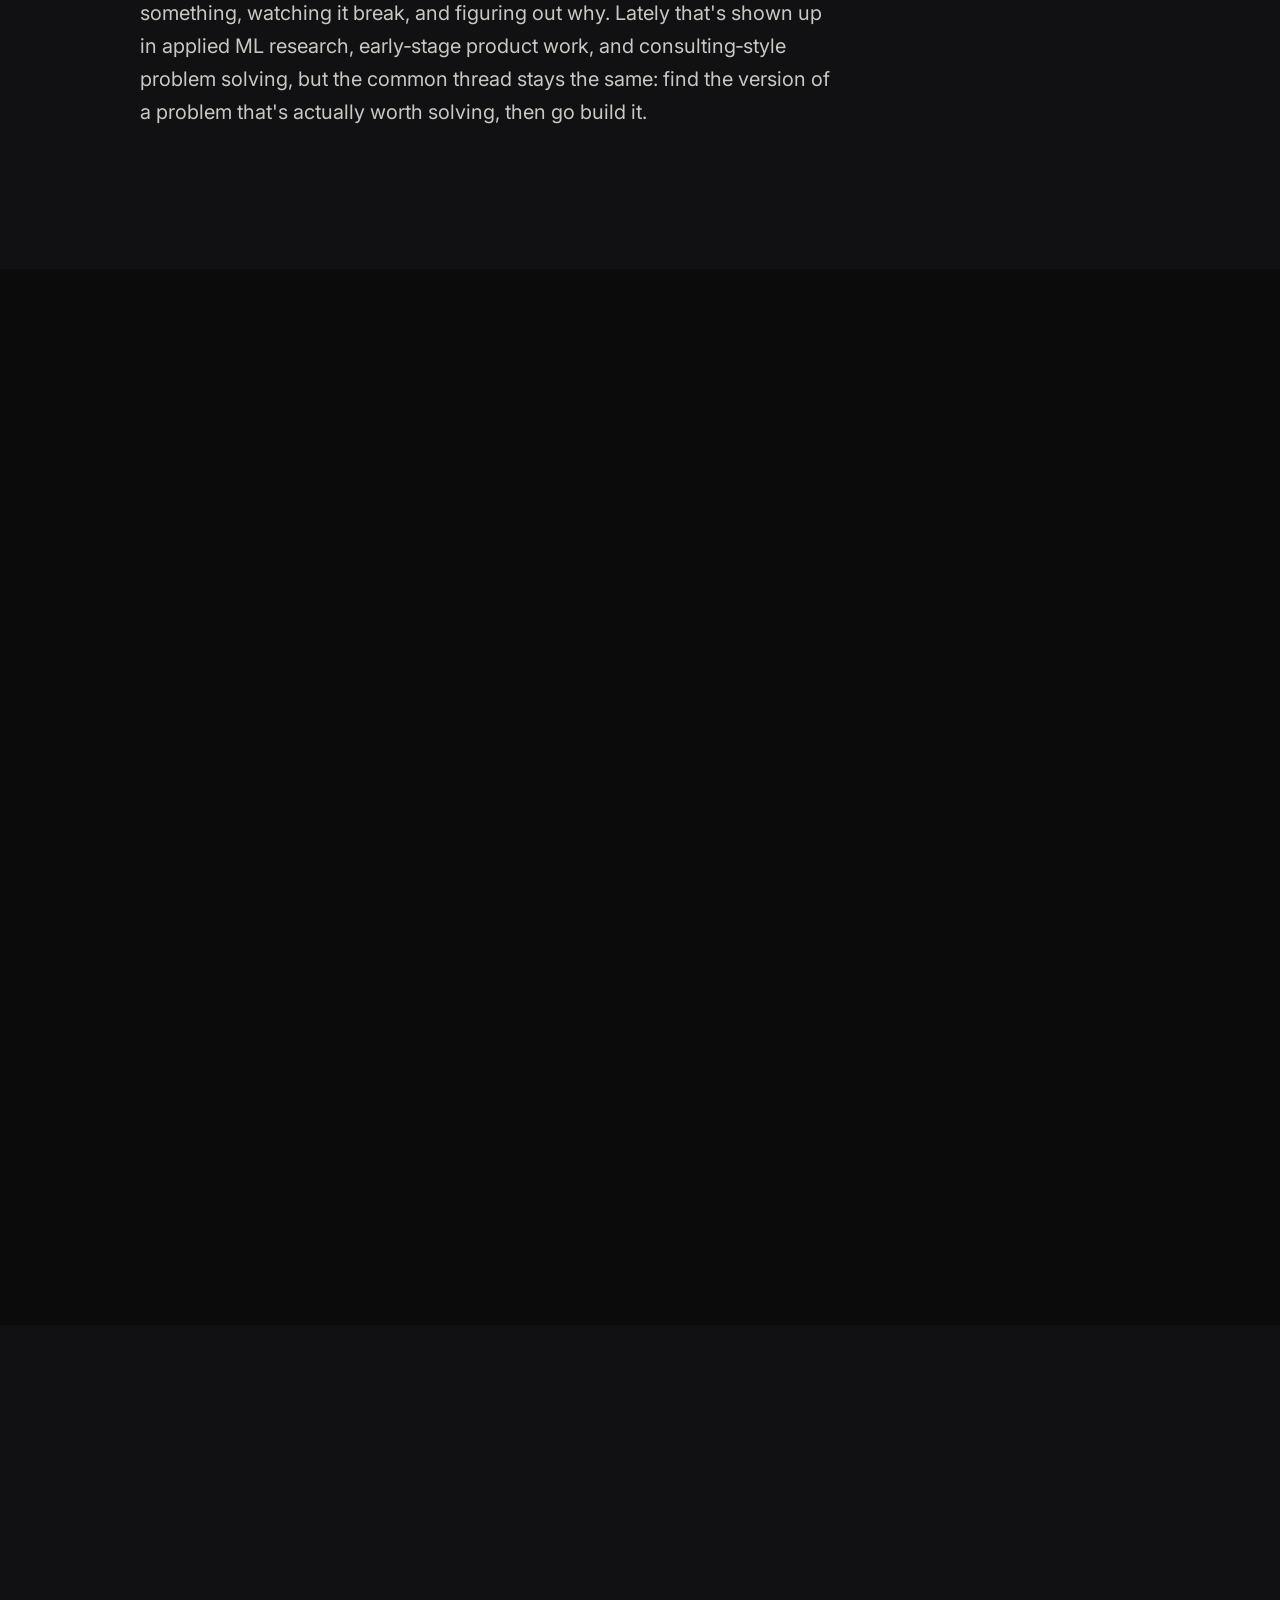
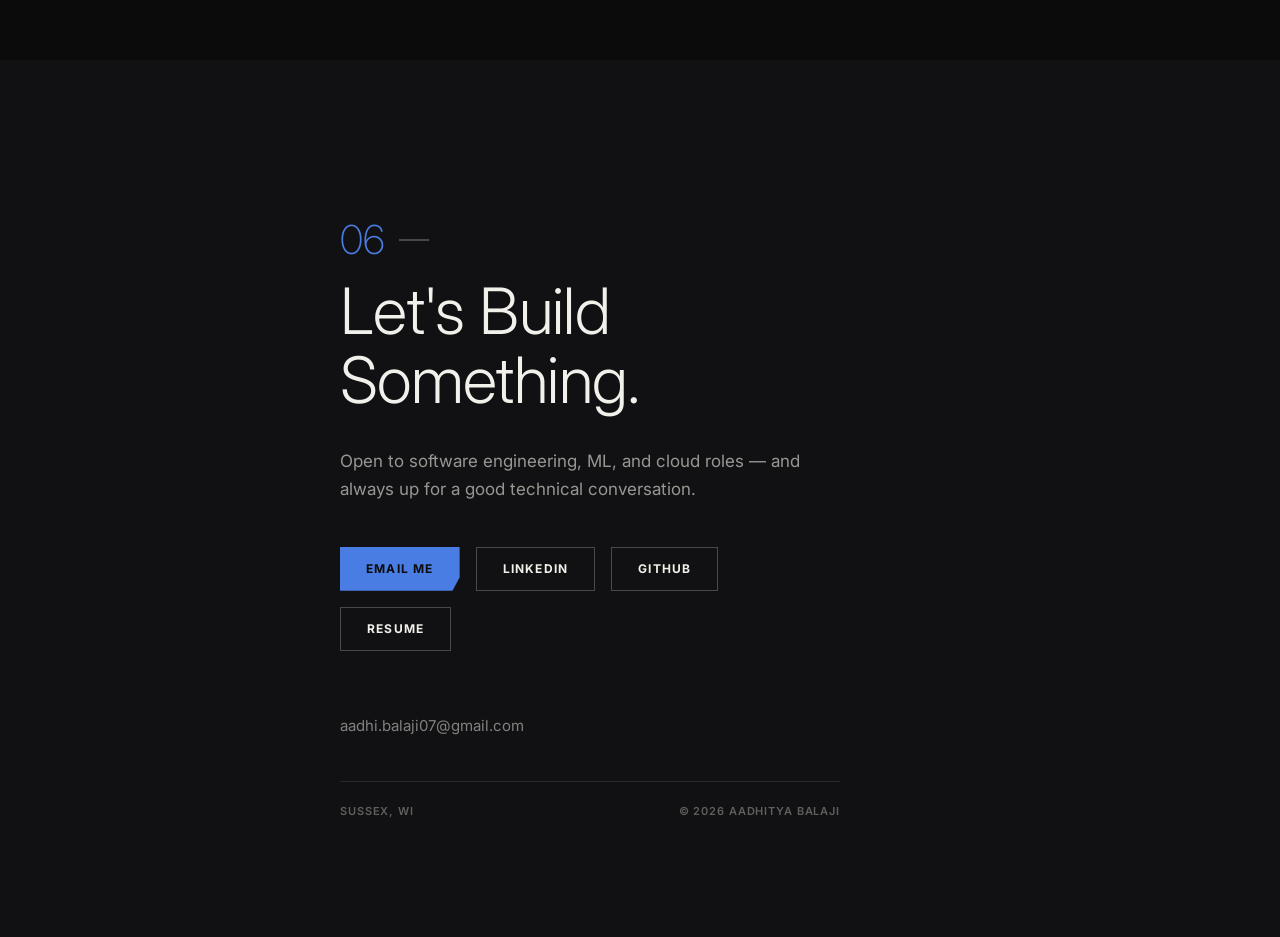
==== commit 8ee6e337: "added resume" ====
--- a/index.html
+++ b/index.html
@@ -58,6 +58,7 @@
       <div class="hero-actions">
         <a href="#projects" class="btn btn-primary" data-hoverable>VIEW PROJECTS <span>&rarr;</span></a>
         <a href="#contact" class="btn btn-outline" data-hoverable>GET IN TOUCH</a>
+        <a href="Aadhitya_Balaji_Resume.pdf" target="_blank" rel="noopener" class="btn btn-outline" data-hoverable>RESUME</a>
       </div>
     </div>
   </section>
@@ -272,6 +273,7 @@
         <a href="mailto:aadhi.balaji07@gmail.com" class="btn btn-primary" data-hoverable>EMAIL ME</a>
         <a href="https://linkedin.com/in/aadhi07" target="_blank" rel="noopener" class="btn btn-outline" data-hoverable>LINKEDIN</a>
         <a href="https://github.com/aadhibalaji" target="_blank" rel="noopener" class="btn btn-outline" data-hoverable>GITHUB</a>
+        <a href="Aadhitya_Balaji_Resume.pdf" target="_blank" rel="noopener" class="btn btn-outline" data-hoverable>RESUME</a>
       </div>
       <p class="contact-email">aadhi.balaji07@gmail.com</p>
       <div class="contact-footer">
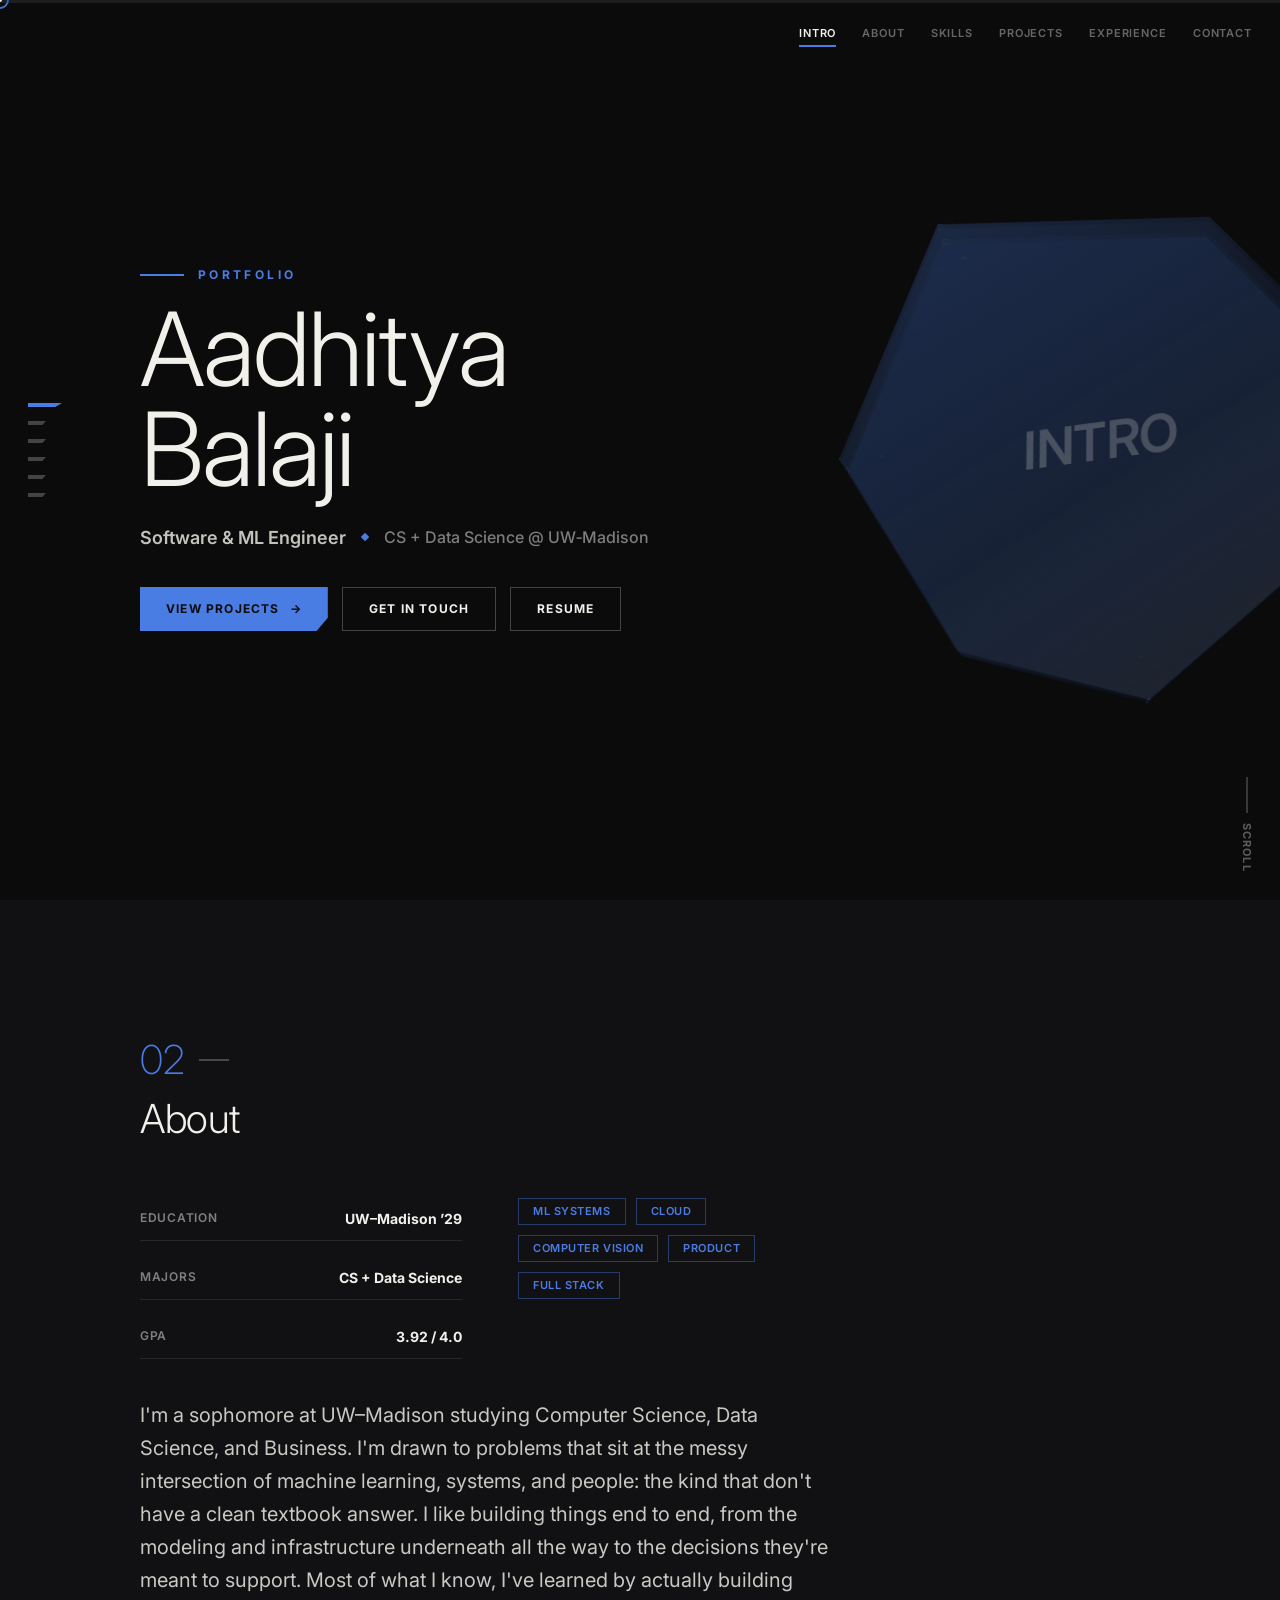
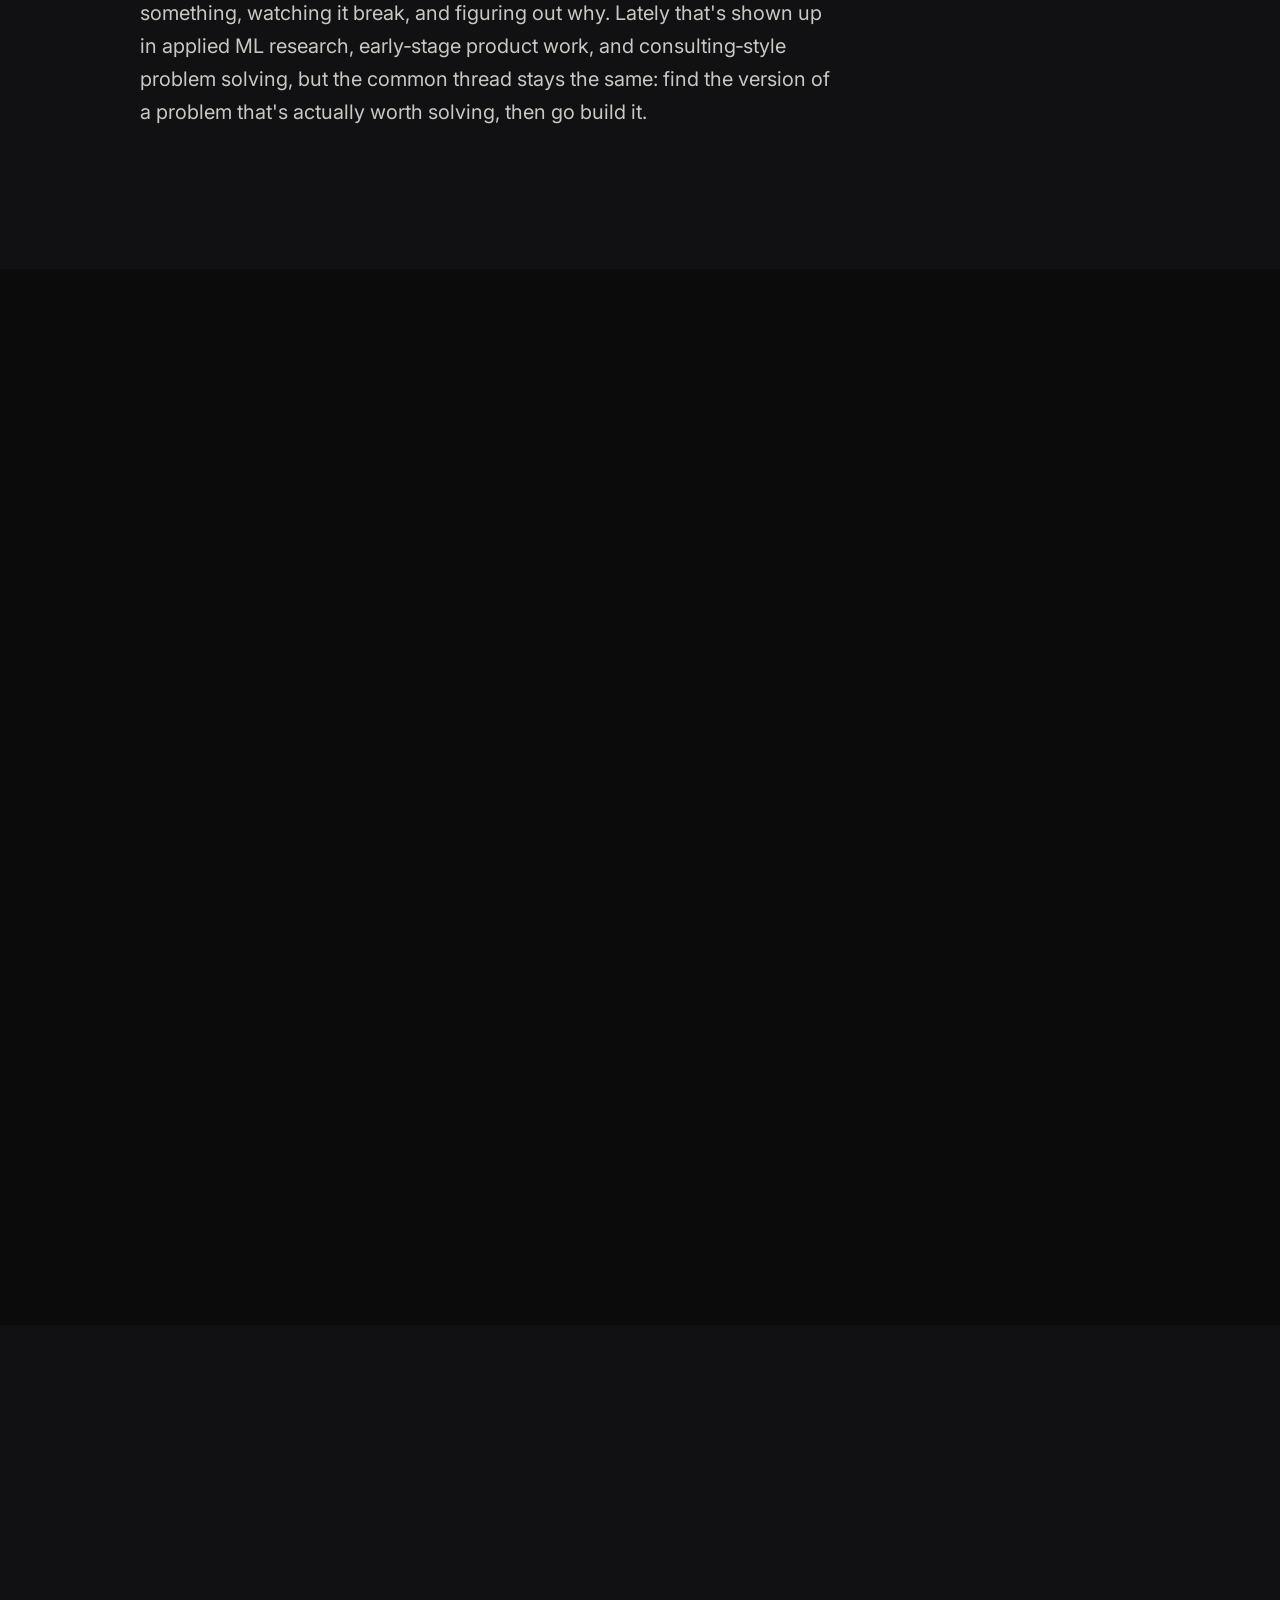
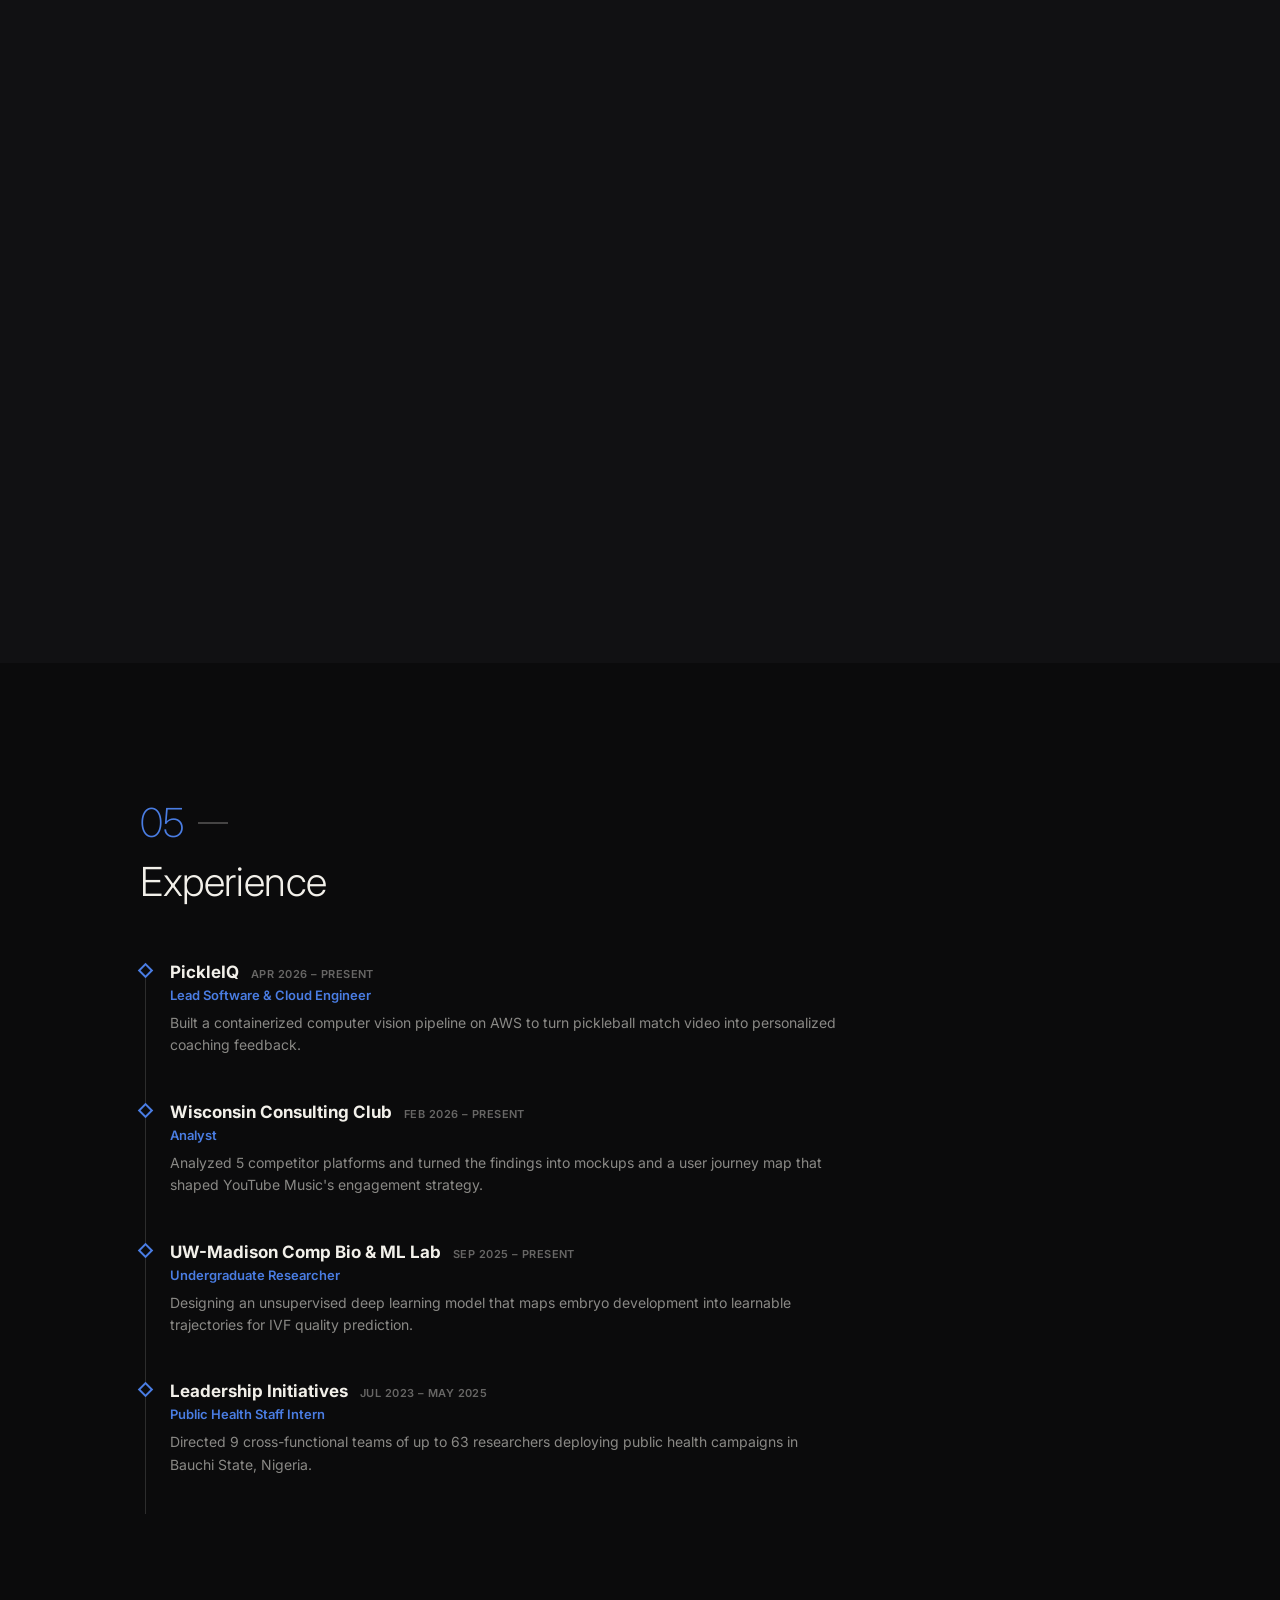
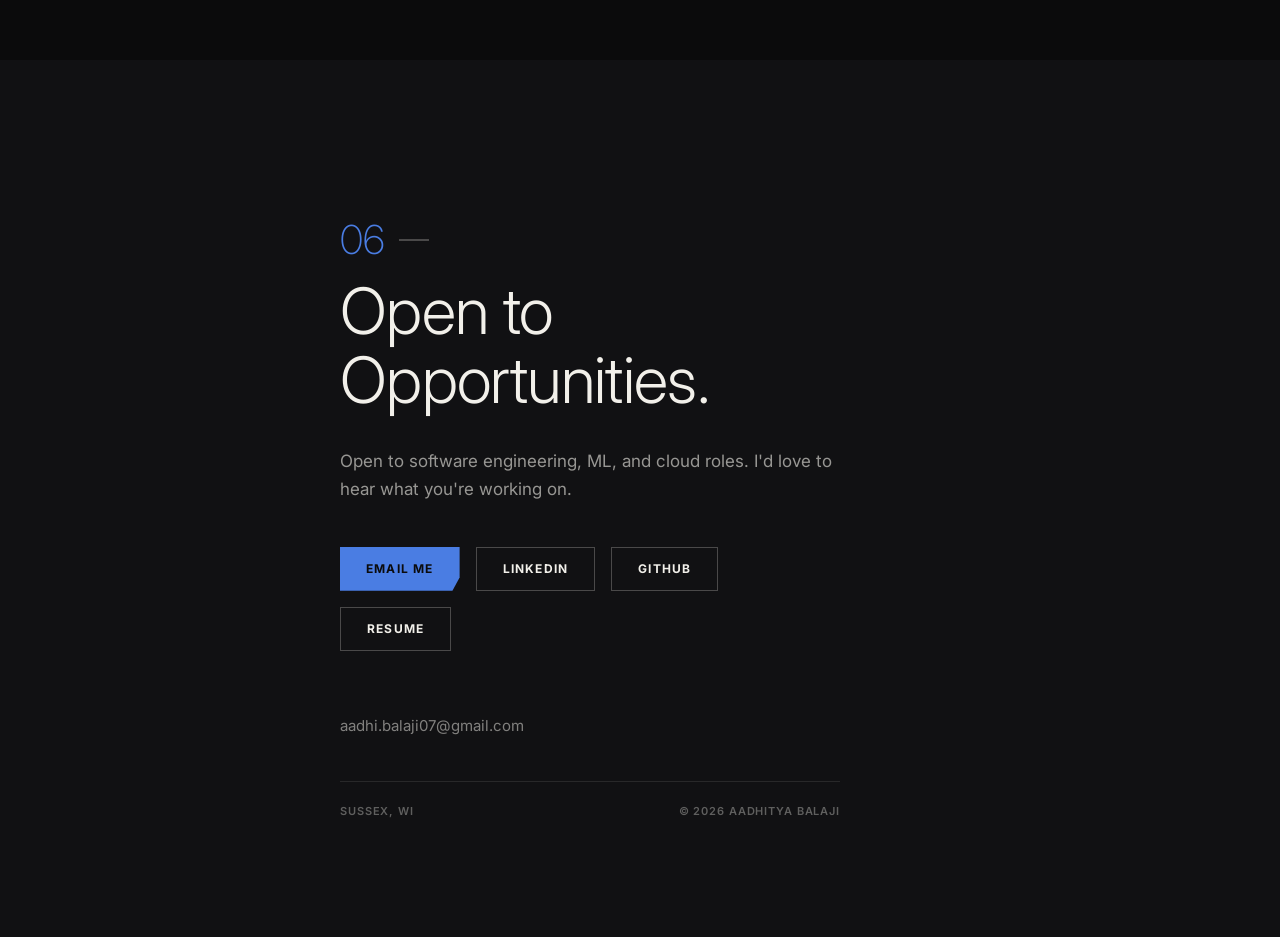
==== commit a8f1b182: "updated contact me" ====
--- a/index.html
+++ b/index.html
@@ -267,8 +267,8 @@
         <span class="sec-num">06</span>
         <span class="sec-rule"></span>
       </div>
-      <h2 class="contact-title">Let's Build<br>Something.</h2>
-      <p class="contact-pitch">Open to software engineering, ML, and cloud roles &mdash; and always up for a good technical conversation.</p>
+      <h2 class="contact-title">Open to<br>Opportunities.</h2>
+      <p class="contact-pitch">Open to software engineering, ML, and cloud roles. I'd love to hear what you're working on.</p>
       <div class="contact-actions">
         <a href="mailto:aadhi.balaji07@gmail.com" class="btn btn-primary" data-hoverable>EMAIL ME</a>
         <a href="https://linkedin.com/in/aadhi07" target="_blank" rel="noopener" class="btn btn-outline" data-hoverable>LINKEDIN</a>
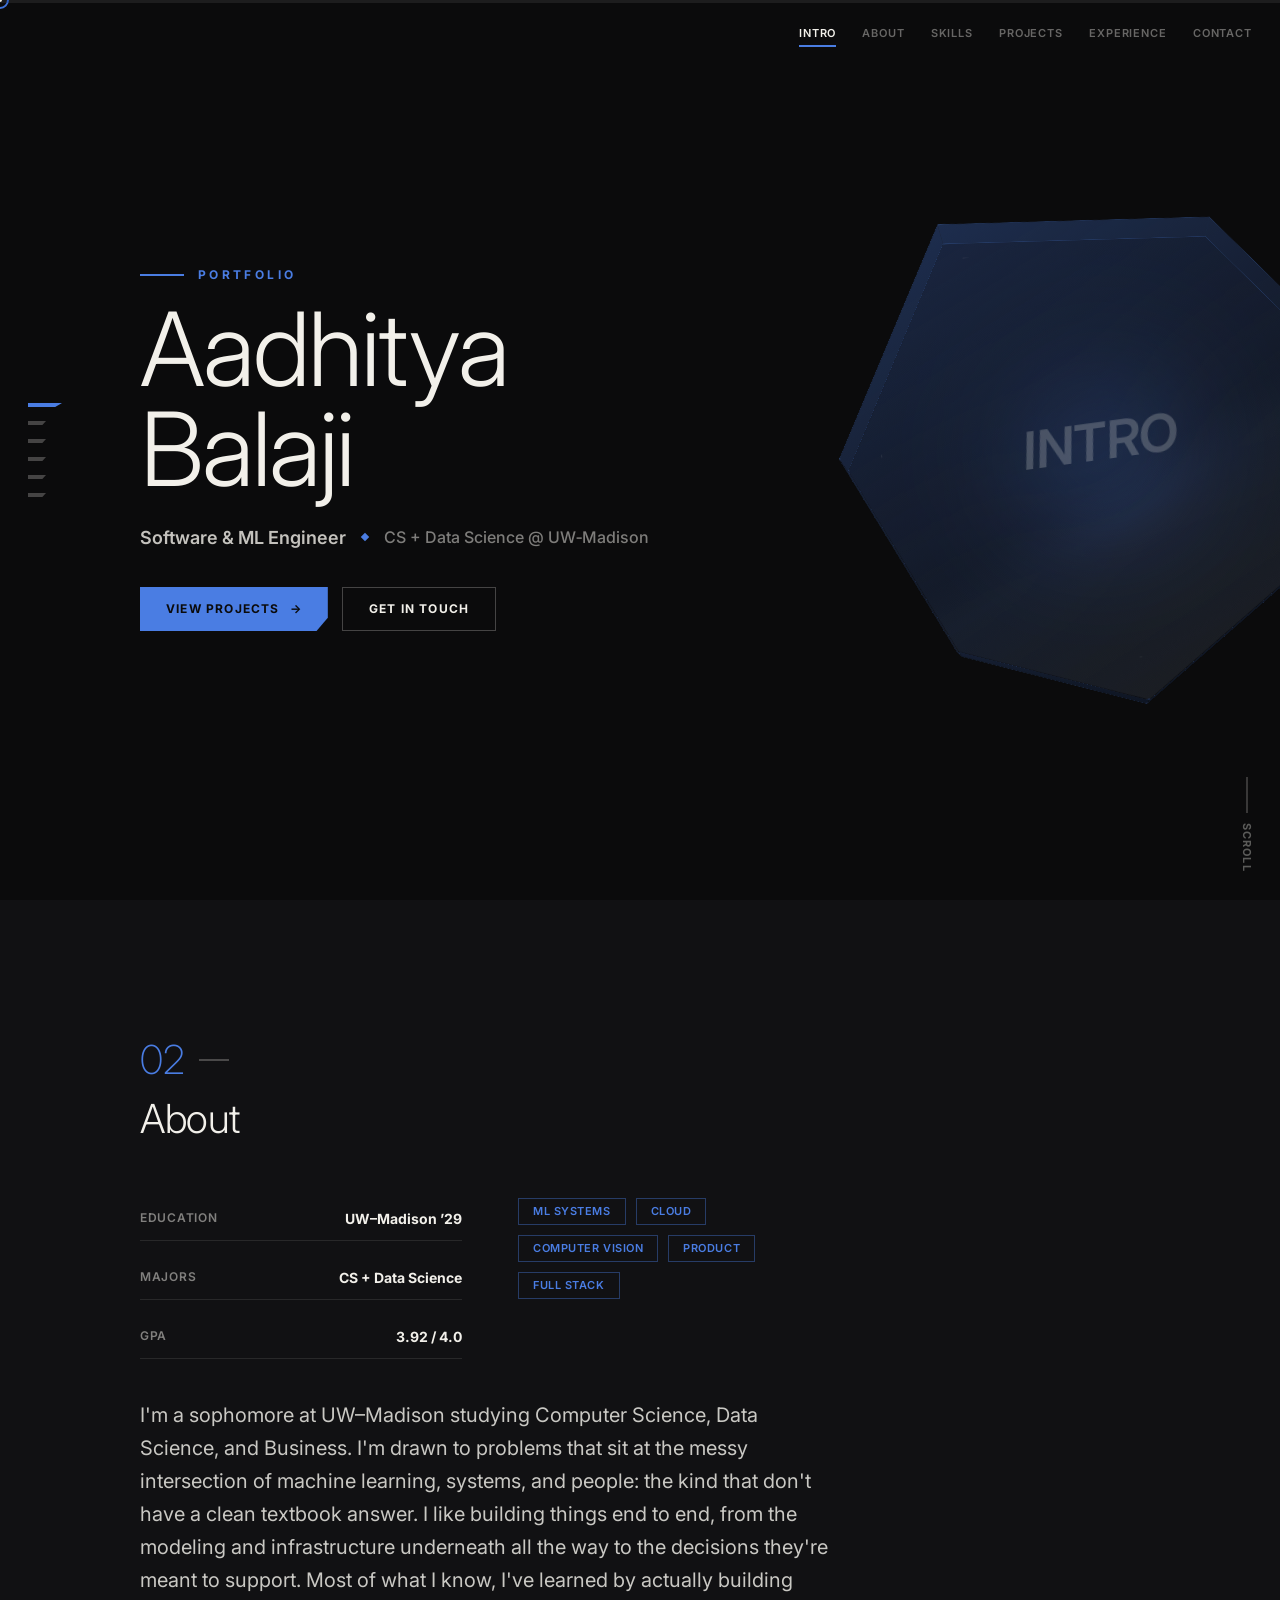
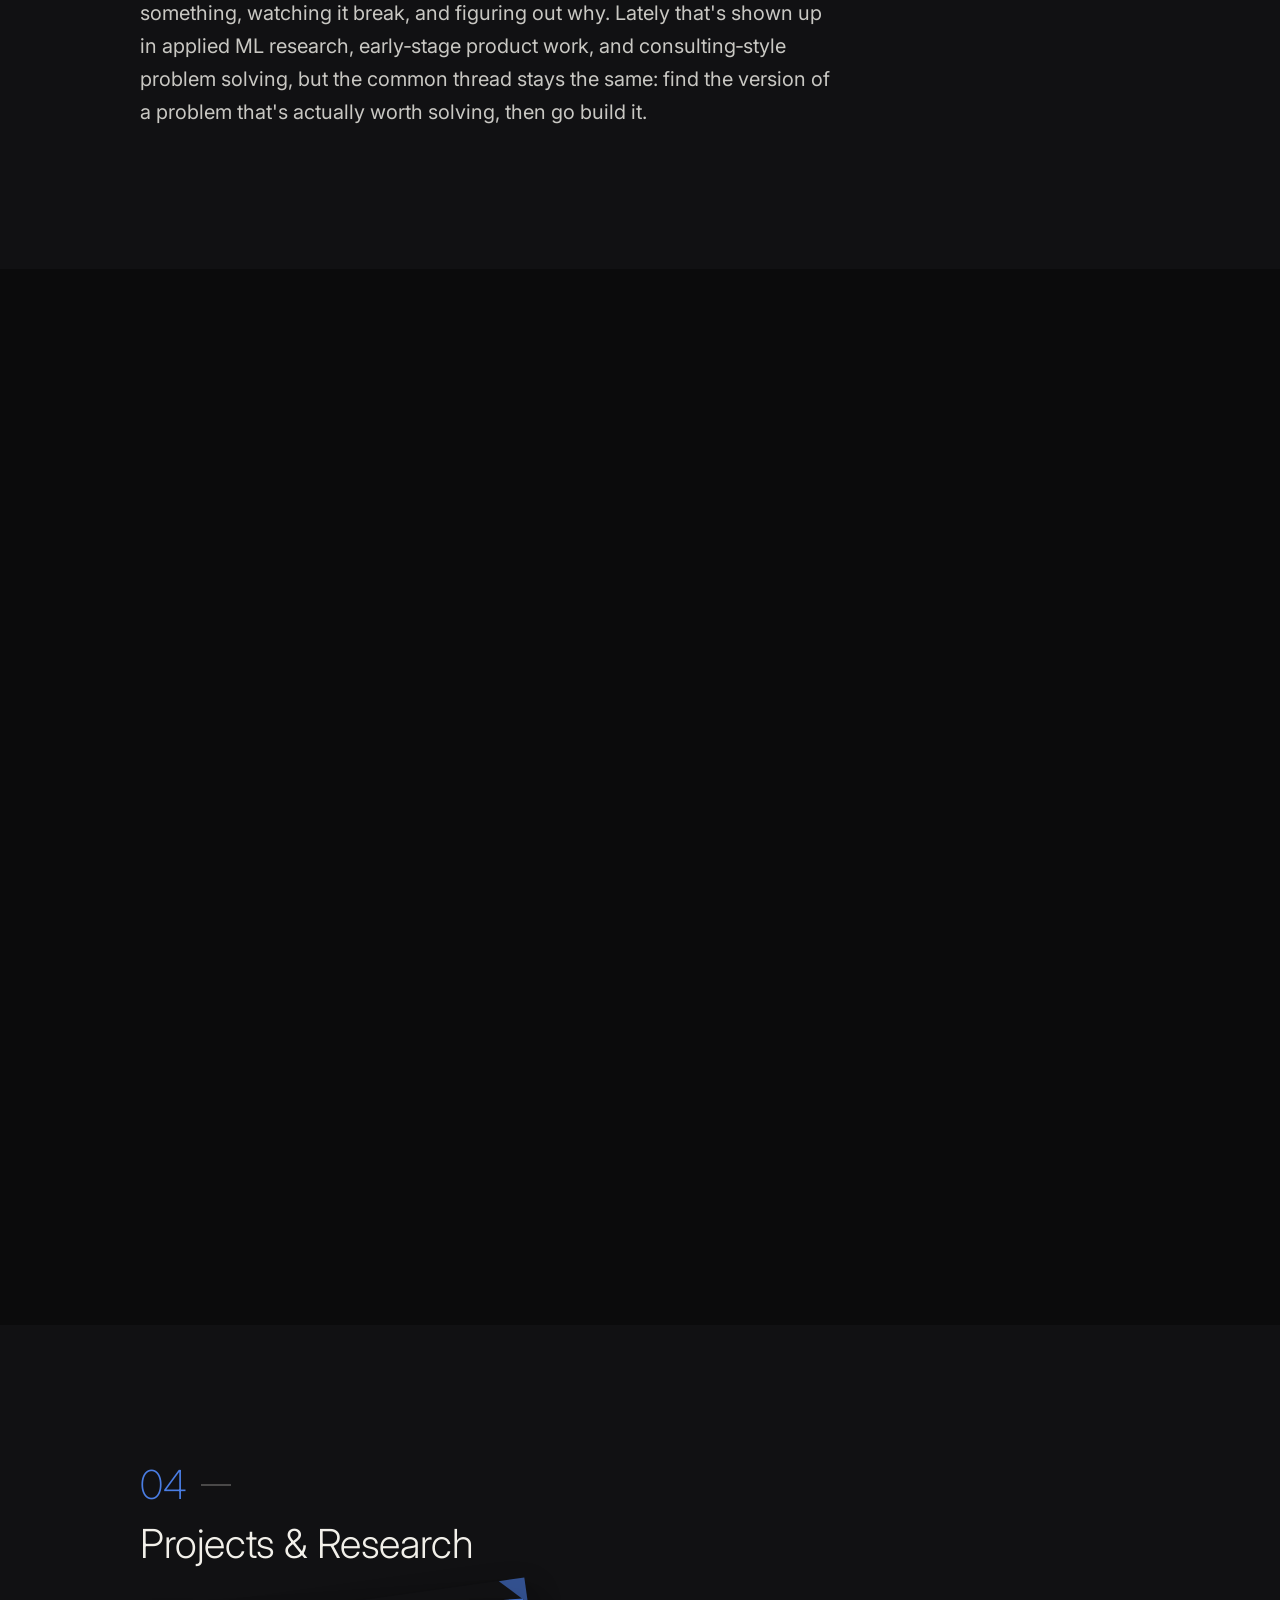
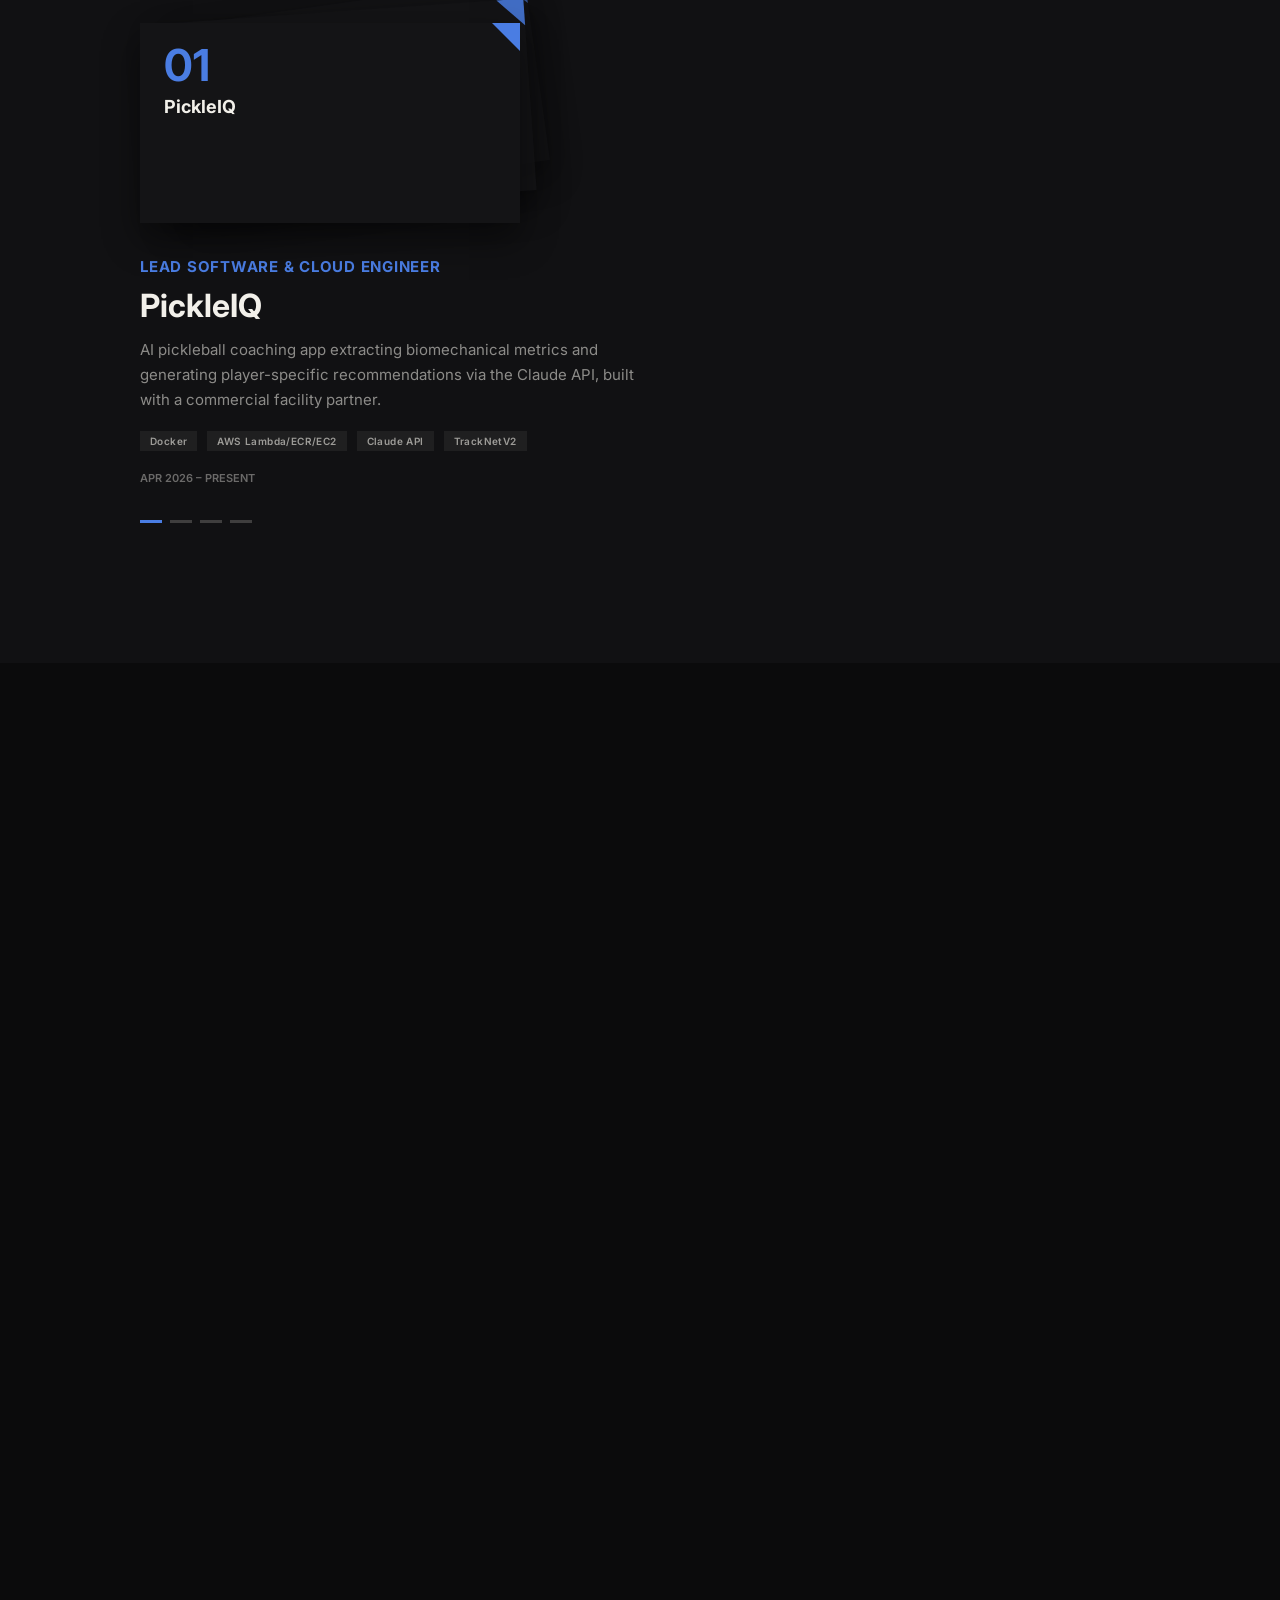
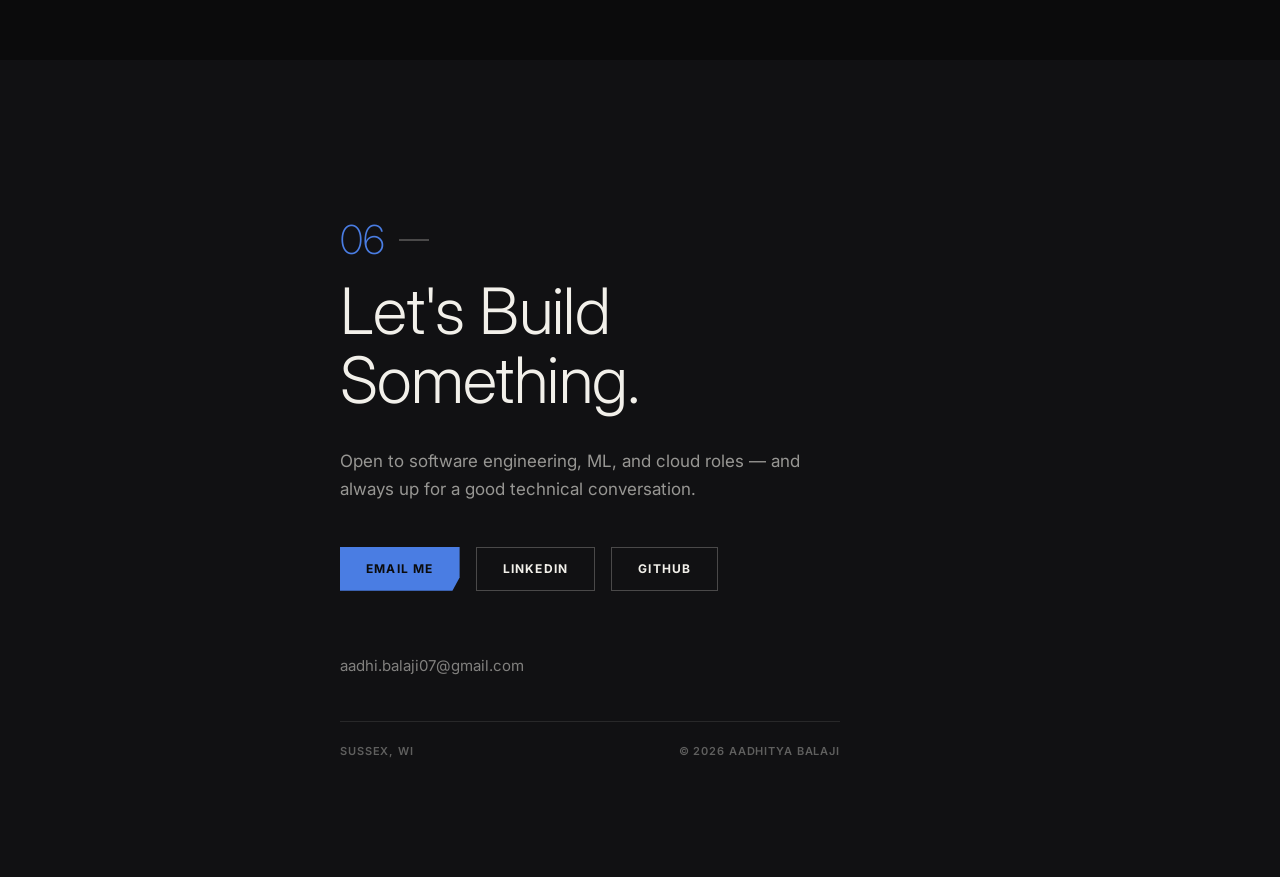
==== commit 7bab8d44: "solid 3d shard" ====
--- a/index.html
+++ b/index.html
@@ -58,7 +58,6 @@
       <div class="hero-actions">
         <a href="#projects" class="btn btn-primary" data-hoverable>VIEW PROJECTS <span>&rarr;</span></a>
         <a href="#contact" class="btn btn-outline" data-hoverable>GET IN TOUCH</a>
-        <a href="Aadhitya_Balaji_Resume.pdf" target="_blank" rel="noopener" class="btn btn-outline" data-hoverable>RESUME</a>
       </div>
     </div>
   </section>
@@ -267,13 +266,12 @@
         <span class="sec-num">06</span>
         <span class="sec-rule"></span>
       </div>
-      <h2 class="contact-title">Open to<br>Opportunities.</h2>
-      <p class="contact-pitch">Open to software engineering, ML, and cloud roles. I'd love to hear what you're working on.</p>
+      <h2 class="contact-title">Let's Build<br>Something.</h2>
+      <p class="contact-pitch">Open to software engineering, ML, and cloud roles &mdash; and always up for a good technical conversation.</p>
       <div class="contact-actions">
         <a href="mailto:aadhi.balaji07@gmail.com" class="btn btn-primary" data-hoverable>EMAIL ME</a>
         <a href="https://linkedin.com/in/aadhi07" target="_blank" rel="noopener" class="btn btn-outline" data-hoverable>LINKEDIN</a>
         <a href="https://github.com/aadhibalaji" target="_blank" rel="noopener" class="btn btn-outline" data-hoverable>GITHUB</a>
-        <a href="Aadhitya_Balaji_Resume.pdf" target="_blank" rel="noopener" class="btn btn-outline" data-hoverable>RESUME</a>
       </div>
       <p class="contact-email">aadhi.balaji07@gmail.com</p>
       <div class="contact-footer">
@@ -288,8 +286,6 @@
 <div class="glass-shard" id="glassShard" aria-hidden="true">
   <div class="shard-3d" id="shardSpin">
     <div class="shard-face-back"></div>
-    <div class="shard-slice" style="transform:translateZ(-14px)"></div>
-    <div class="shard-slice" style="transform:translateZ(14px)"></div>
     <div class="shard-face"></div>
     <div class="shard-inner"></div>
     <div class="shard-label-wrap">
--- a/style.css
+++ b/style.css
@@ -271,13 +271,19 @@
   perspective: 1400px;
   will-change: filter;
 }
+/* static ambient glow behind the 3D shard so edge-on rotation frames don't read as empty */
+.glass-shard::before {
+  content: ''; position: absolute; inset: 12%;
+  background: radial-gradient(closest-side, rgba(74,125,227,0.3), rgba(74,125,227,0) 70%);
+  filter: blur(46px) hue-rotate(var(--shard-hue, 0deg));
+}
 .shard-3d {
   position: absolute; inset: 0;
   transform-style: preserve-3d;
   transform: rotateX(14deg) rotateY(-18deg) rotateZ(-8deg);
   will-change: transform;
 }
-.shard-face, .shard-face-back, .shard-slice {
+.shard-face, .shard-face-back {
   position: absolute; inset: 0;
   clip-path: polygon(24% 0%, 78% 6%, 100% 38%, 86% 78%, 52% 100%, 18% 86%, 0% 46%);
 }
@@ -292,9 +298,11 @@
   border: 1px solid rgba(74,125,227,0.15);
   transform: translateZ(-26px);
 }
-.shard-slice {
-  border: 1px solid rgba(74,125,227,0.18);
-  background: rgba(74,125,227,0.03);
+.shard-wall {
+  position: absolute;
+  background: rgba(74,125,227,0.09);
+  border-top: 1px solid rgba(74,125,227,0.28);
+  border-bottom: 1px solid rgba(74,125,227,0.28);
 }
 .shard-inner {
   position: absolute; inset: 8%;
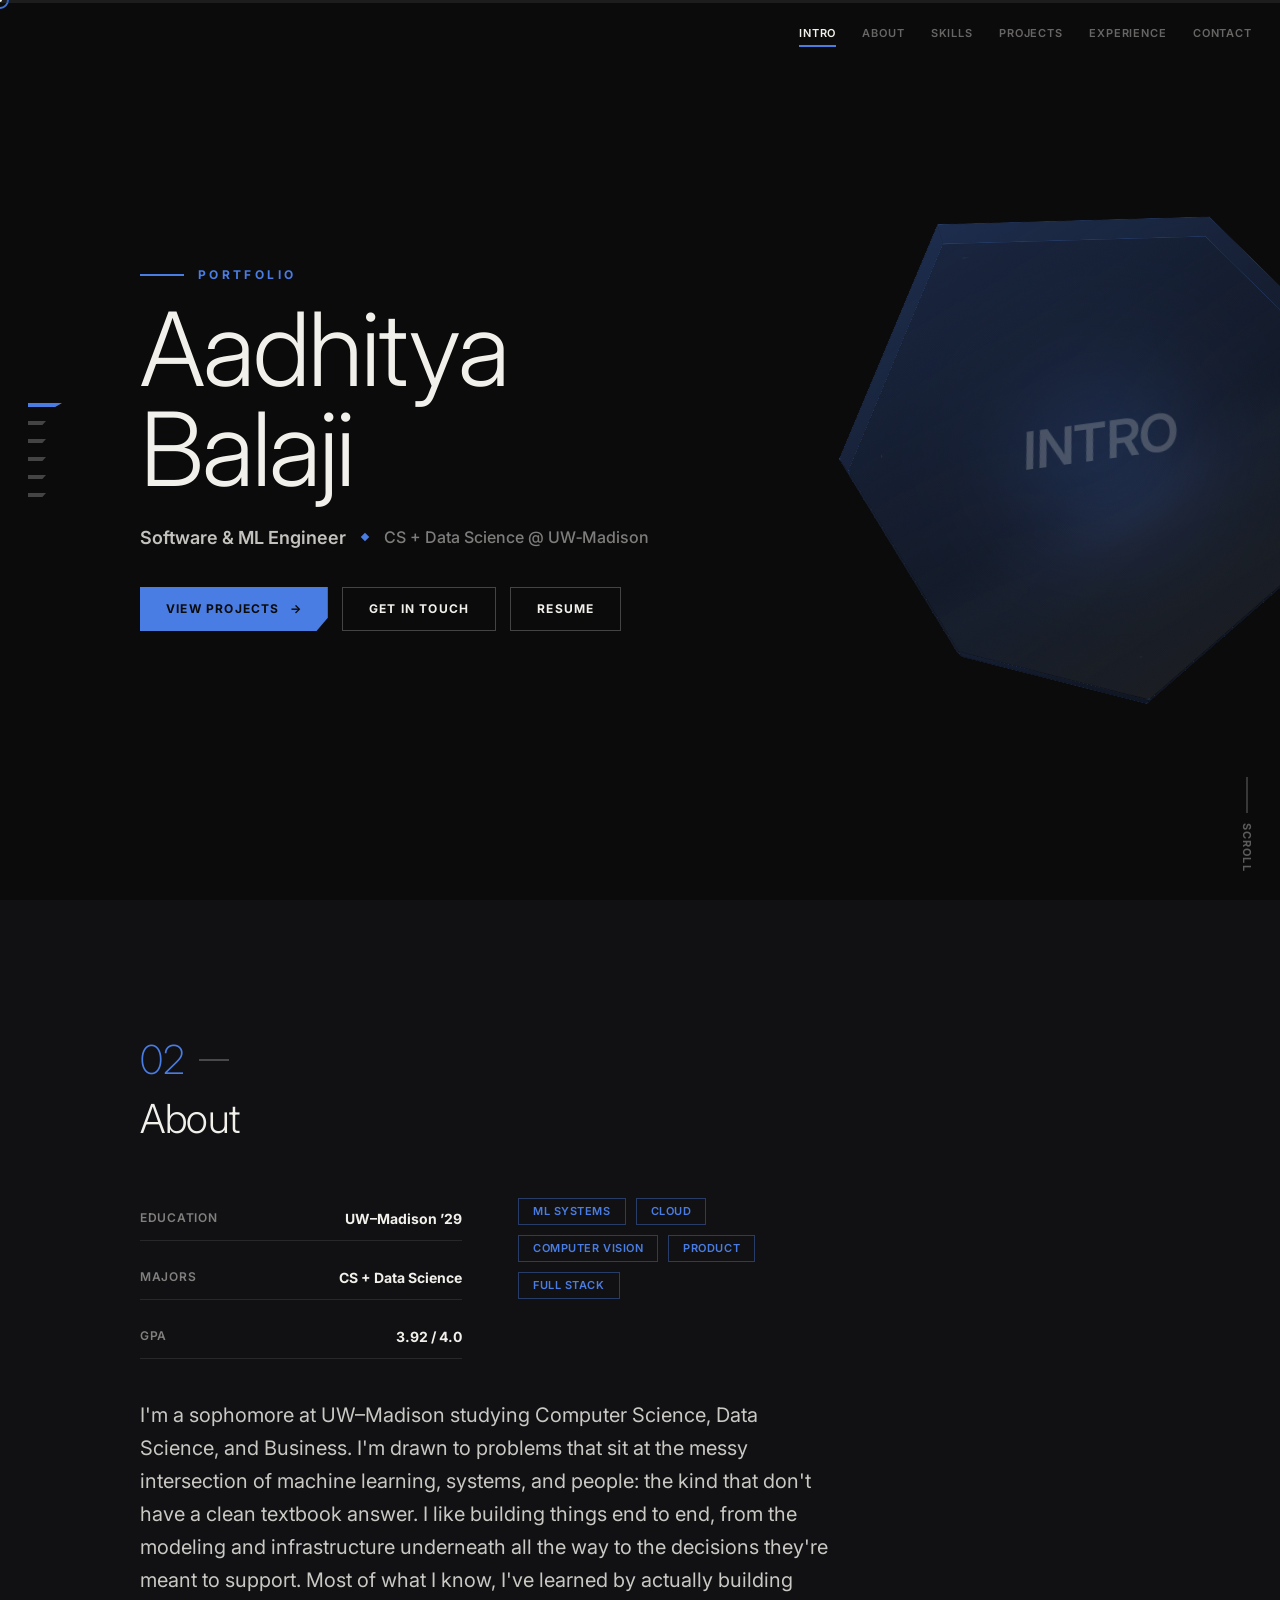
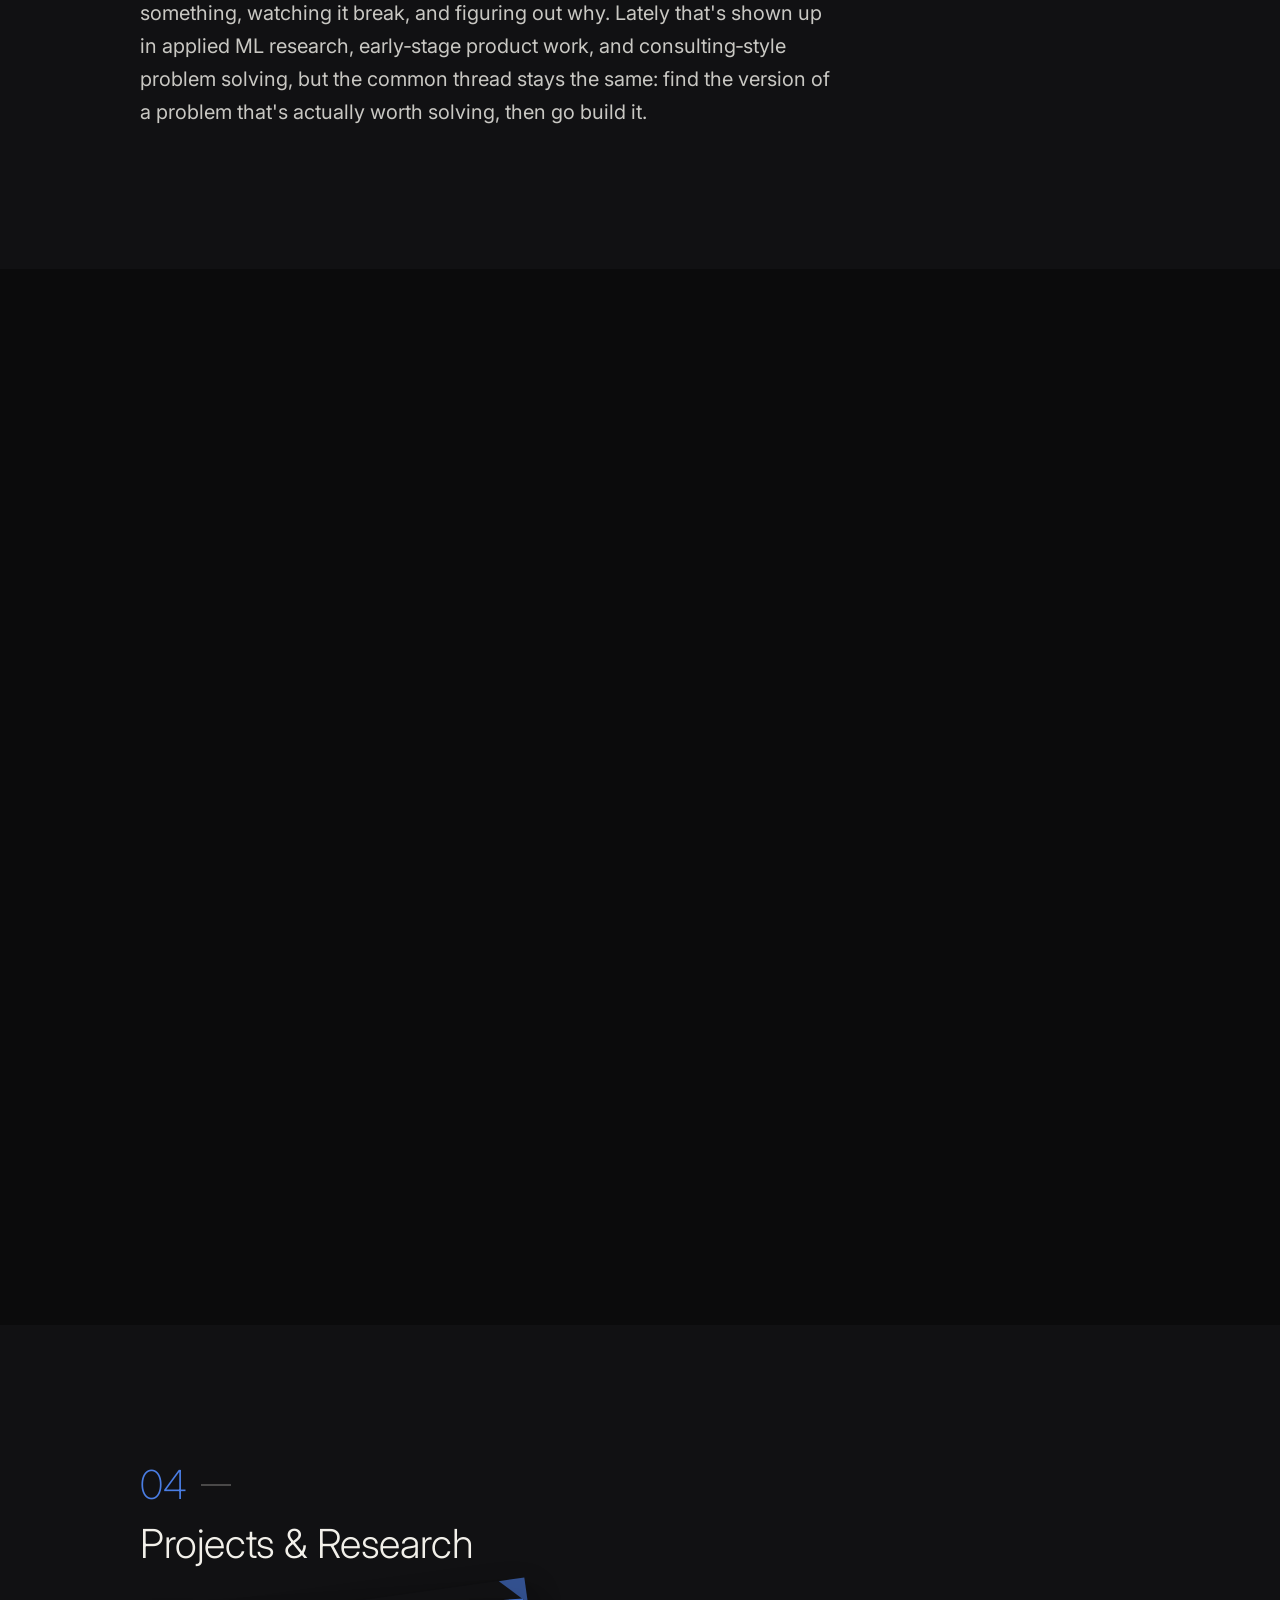
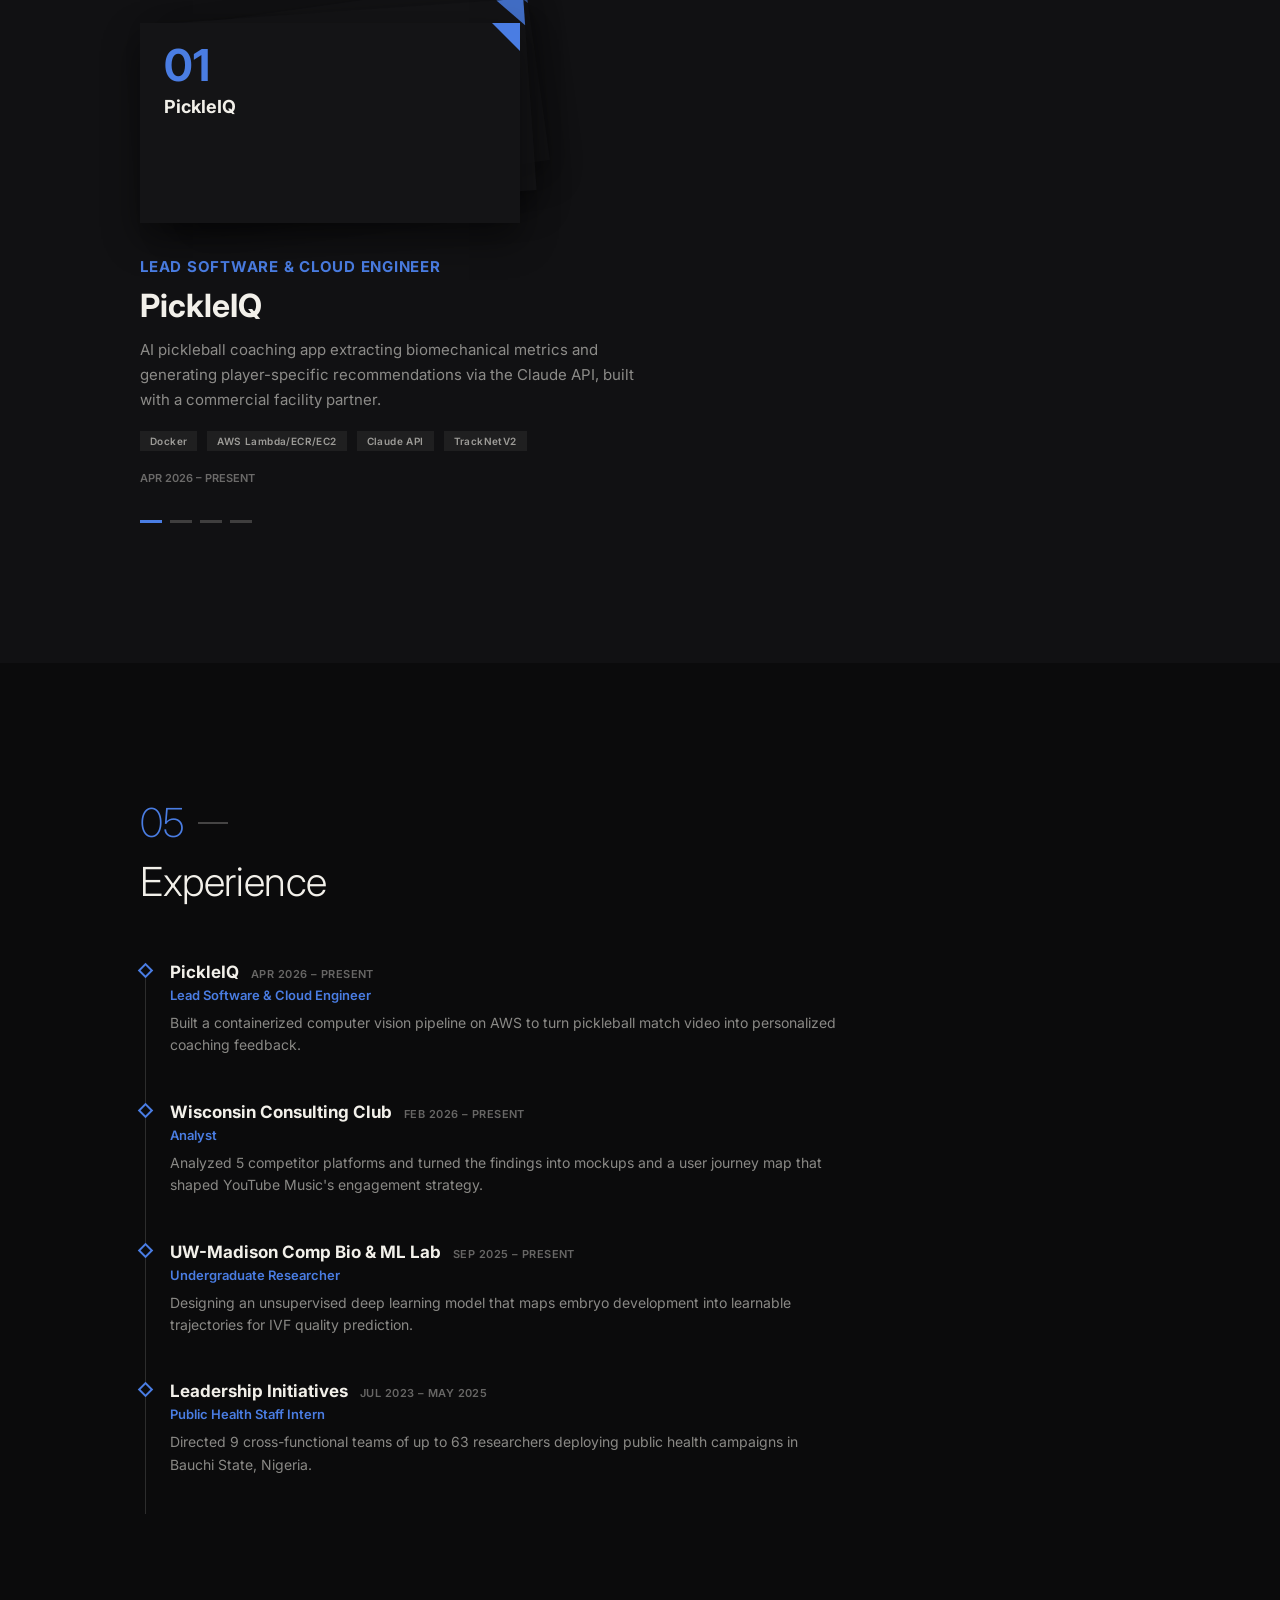
==== commit 0e9ab195: "Merge pull request #6 from aadhibalaji/spin solid 3d shard" ====
--- a/index.html
+++ b/index.html
@@ -58,6 +58,7 @@
       <div class="hero-actions">
         <a href="#projects" class="btn btn-primary" data-hoverable>VIEW PROJECTS <span>&rarr;</span></a>
         <a href="#contact" class="btn btn-outline" data-hoverable>GET IN TOUCH</a>
+        <a href="Aadhitya_Balaji_Resume.pdf" target="_blank" rel="noopener" class="btn btn-outline" data-hoverable>RESUME</a>
       </div>
     </div>
   </section>
@@ -266,12 +267,13 @@
         <span class="sec-num">06</span>
         <span class="sec-rule"></span>
       </div>
-      <h2 class="contact-title">Let's Build<br>Something.</h2>
-      <p class="contact-pitch">Open to software engineering, ML, and cloud roles &mdash; and always up for a good technical conversation.</p>
+      <h2 class="contact-title">Open to<br>Opportunities.</h2>
+      <p class="contact-pitch">Open to software engineering, ML, and cloud roles. I'd love to hear what you're working on.</p>
       <div class="contact-actions">
         <a href="mailto:aadhi.balaji07@gmail.com" class="btn btn-primary" data-hoverable>EMAIL ME</a>
         <a href="https://linkedin.com/in/aadhi07" target="_blank" rel="noopener" class="btn btn-outline" data-hoverable>LINKEDIN</a>
         <a href="https://github.com/aadhibalaji" target="_blank" rel="noopener" class="btn btn-outline" data-hoverable>GITHUB</a>
+        <a href="Aadhitya_Balaji_Resume.pdf" target="_blank" rel="noopener" class="btn btn-outline" data-hoverable>RESUME</a>
       </div>
       <p class="contact-email">aadhi.balaji07@gmail.com</p>
       <div class="contact-footer">
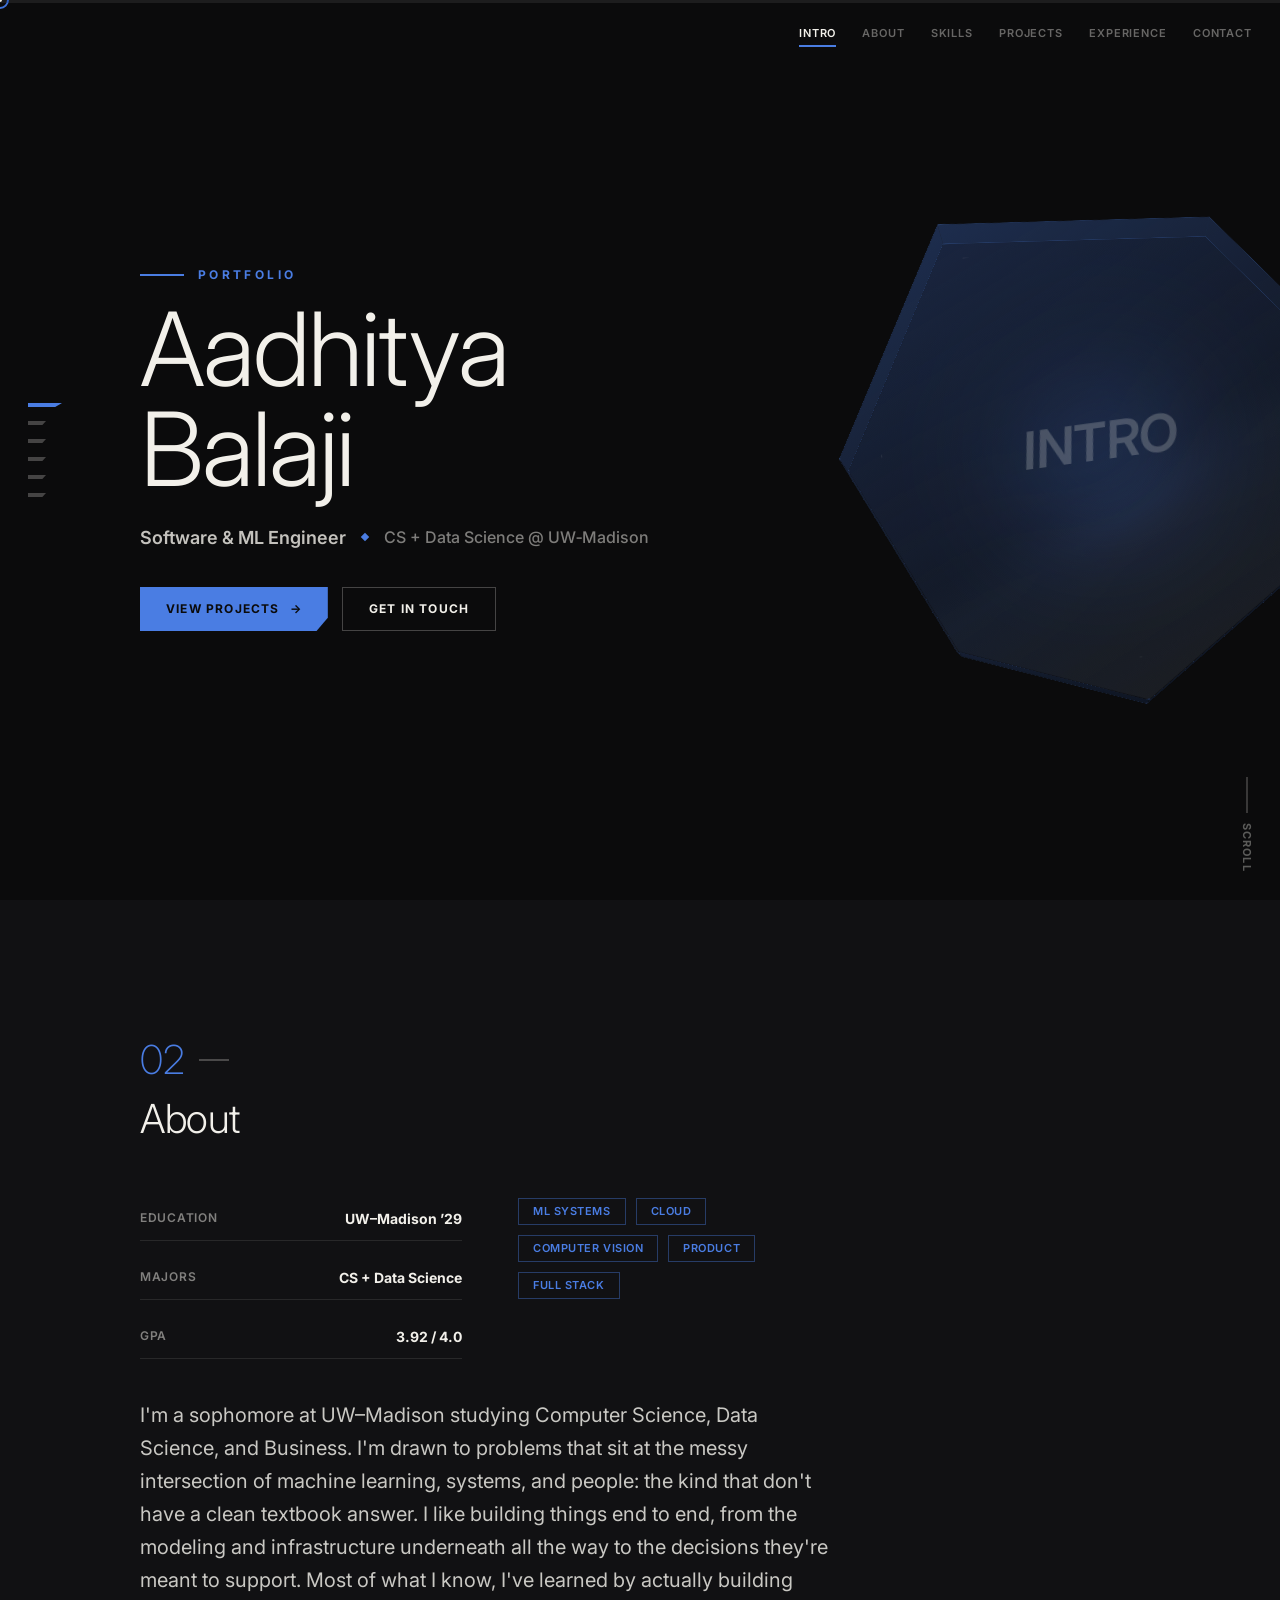
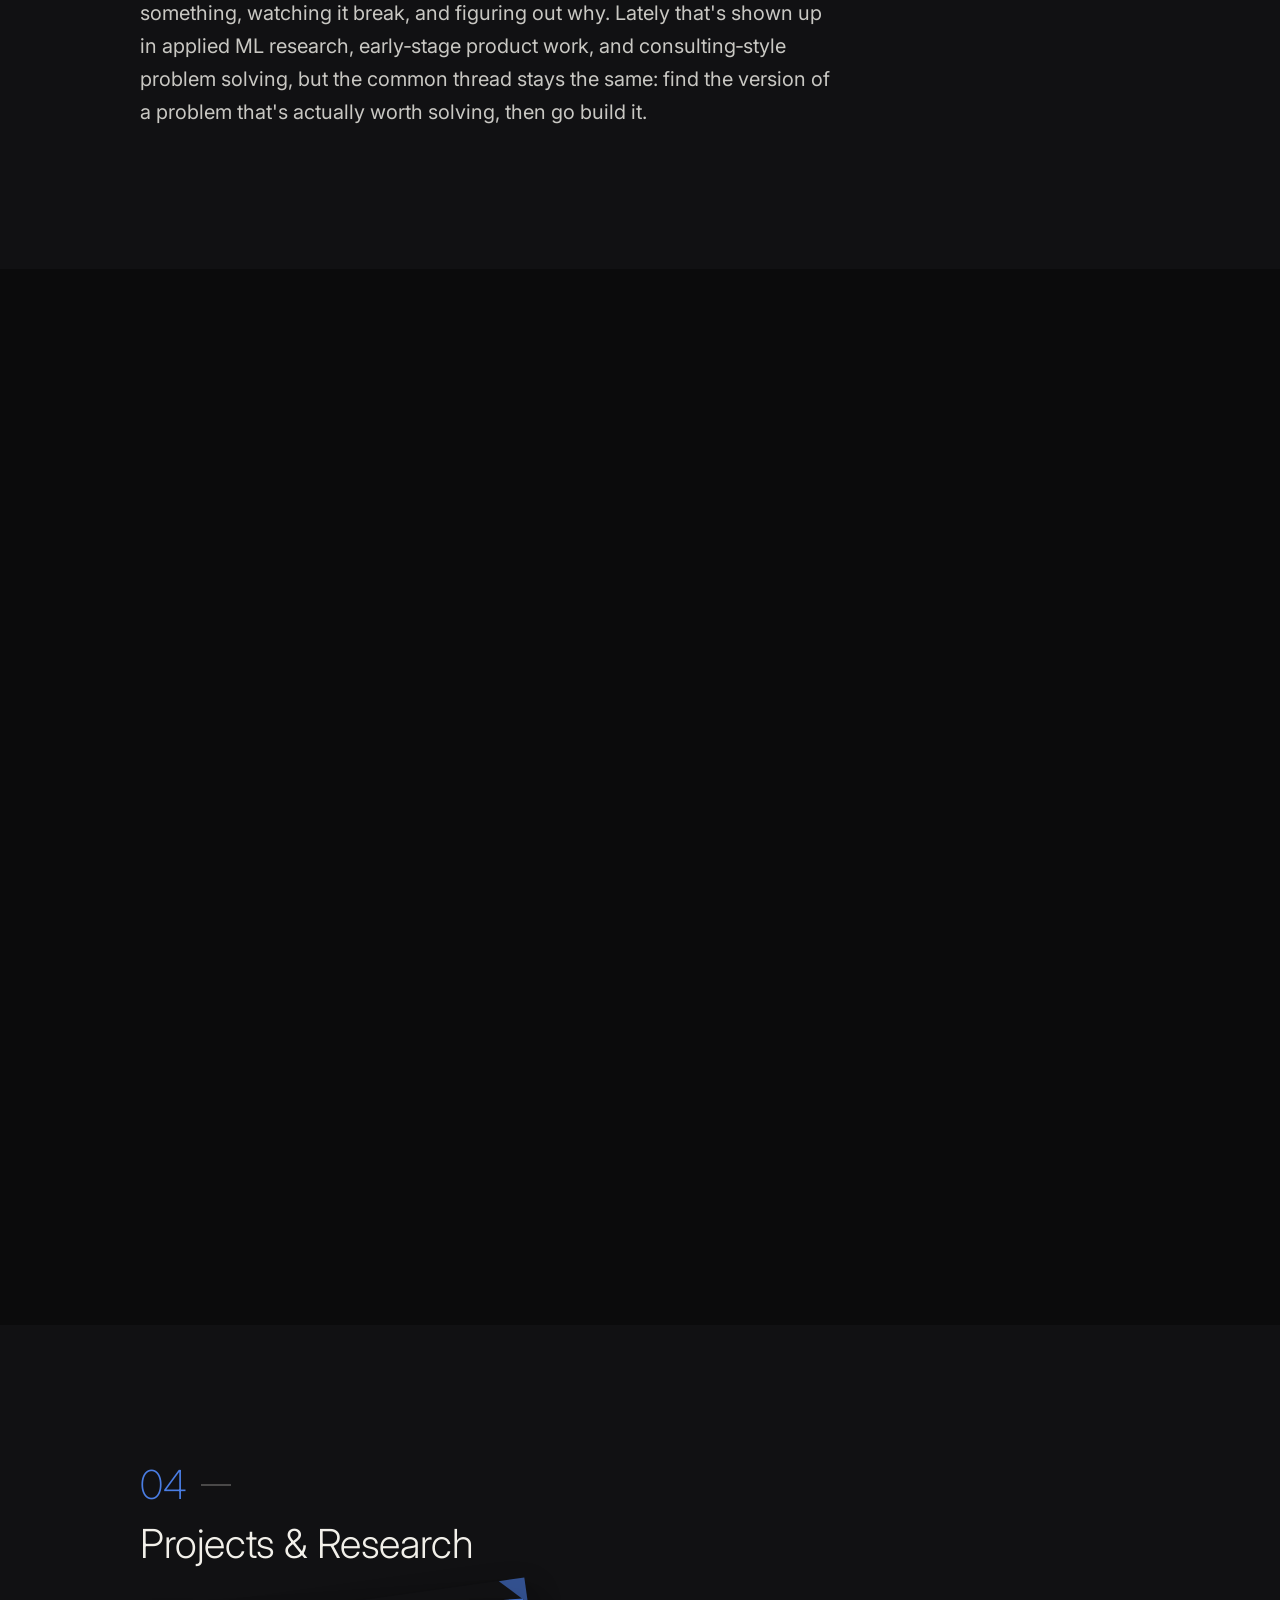
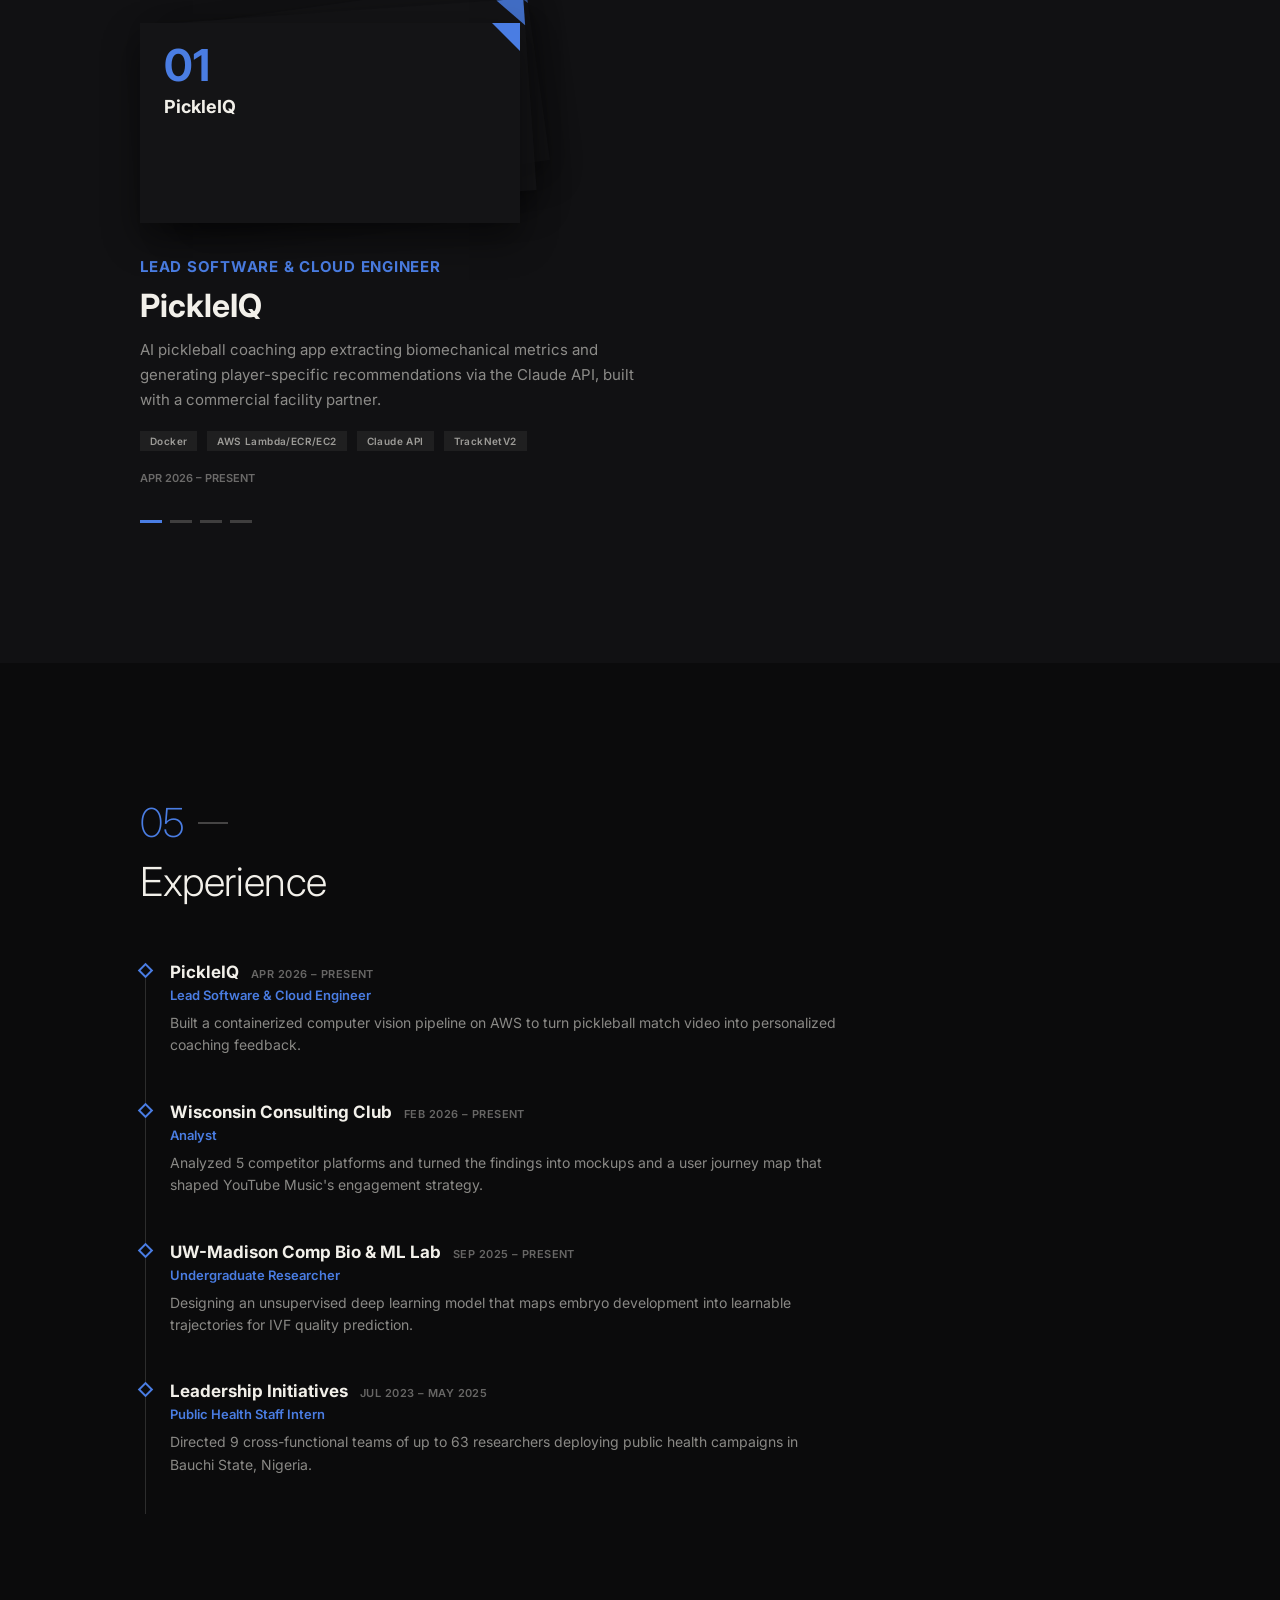
==== commit 1f37e163: "fixed skills header" ====
--- a/index.html
+++ b/index.html
@@ -58,7 +58,6 @@
       <div class="hero-actions">
         <a href="#projects" class="btn btn-primary" data-hoverable>VIEW PROJECTS <span>&rarr;</span></a>
         <a href="#contact" class="btn btn-outline" data-hoverable>GET IN TOUCH</a>
-        <a href="Aadhitya_Balaji_Resume.pdf" target="_blank" rel="noopener" class="btn btn-outline" data-hoverable>RESUME</a>
       </div>
     </div>
   </section>
@@ -137,7 +136,7 @@
           </div>
         </div>
         <div class="skill-card" data-hoverable>
-          <div class="skill-title">DATA &amp; WEB</div>
+          <div class="skill-title">DATA, WEB, &amp; TOOLS</div>
           <div class="skill-items">
             <div class="skill-item"><span class="skill-bullet"></span>Postgres</div>
             <div class="skill-item"><span class="skill-bullet"></span>React</div>
@@ -267,13 +266,12 @@
         <span class="sec-num">06</span>
         <span class="sec-rule"></span>
       </div>
-      <h2 class="contact-title">Open to<br>Opportunities.</h2>
-      <p class="contact-pitch">Open to software engineering, ML, and cloud roles. I'd love to hear what you're working on.</p>
+      <h2 class="contact-title">Let's Build<br>Something.</h2>
+      <p class="contact-pitch">Open to software engineering, ML, and cloud roles &mdash; and always up for a good technical conversation.</p>
       <div class="contact-actions">
         <a href="mailto:aadhi.balaji07@gmail.com" class="btn btn-primary" data-hoverable>EMAIL ME</a>
         <a href="https://linkedin.com/in/aadhi07" target="_blank" rel="noopener" class="btn btn-outline" data-hoverable>LINKEDIN</a>
         <a href="https://github.com/aadhibalaji" target="_blank" rel="noopener" class="btn btn-outline" data-hoverable>GITHUB</a>
-        <a href="Aadhitya_Balaji_Resume.pdf" target="_blank" rel="noopener" class="btn btn-outline" data-hoverable>RESUME</a>
       </div>
       <p class="contact-email">aadhi.balaji07@gmail.com</p>
       <div class="contact-footer">
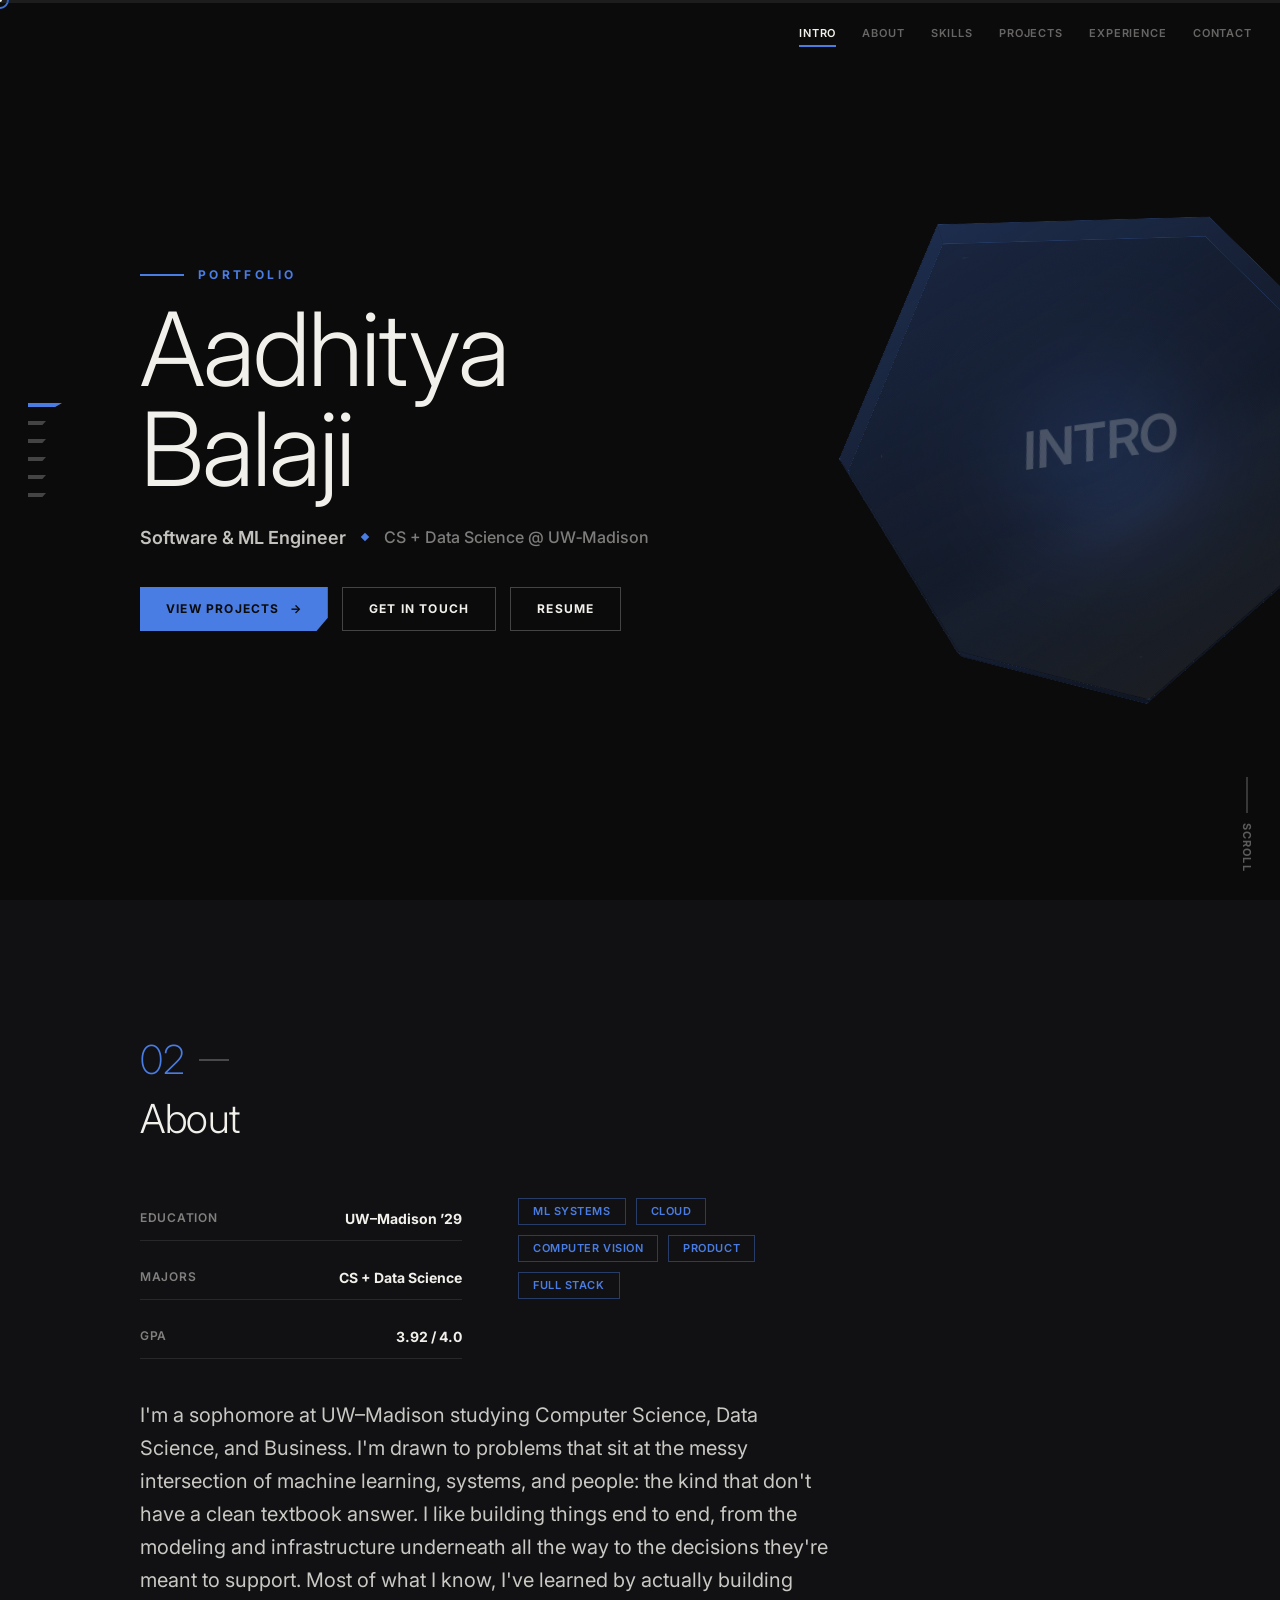
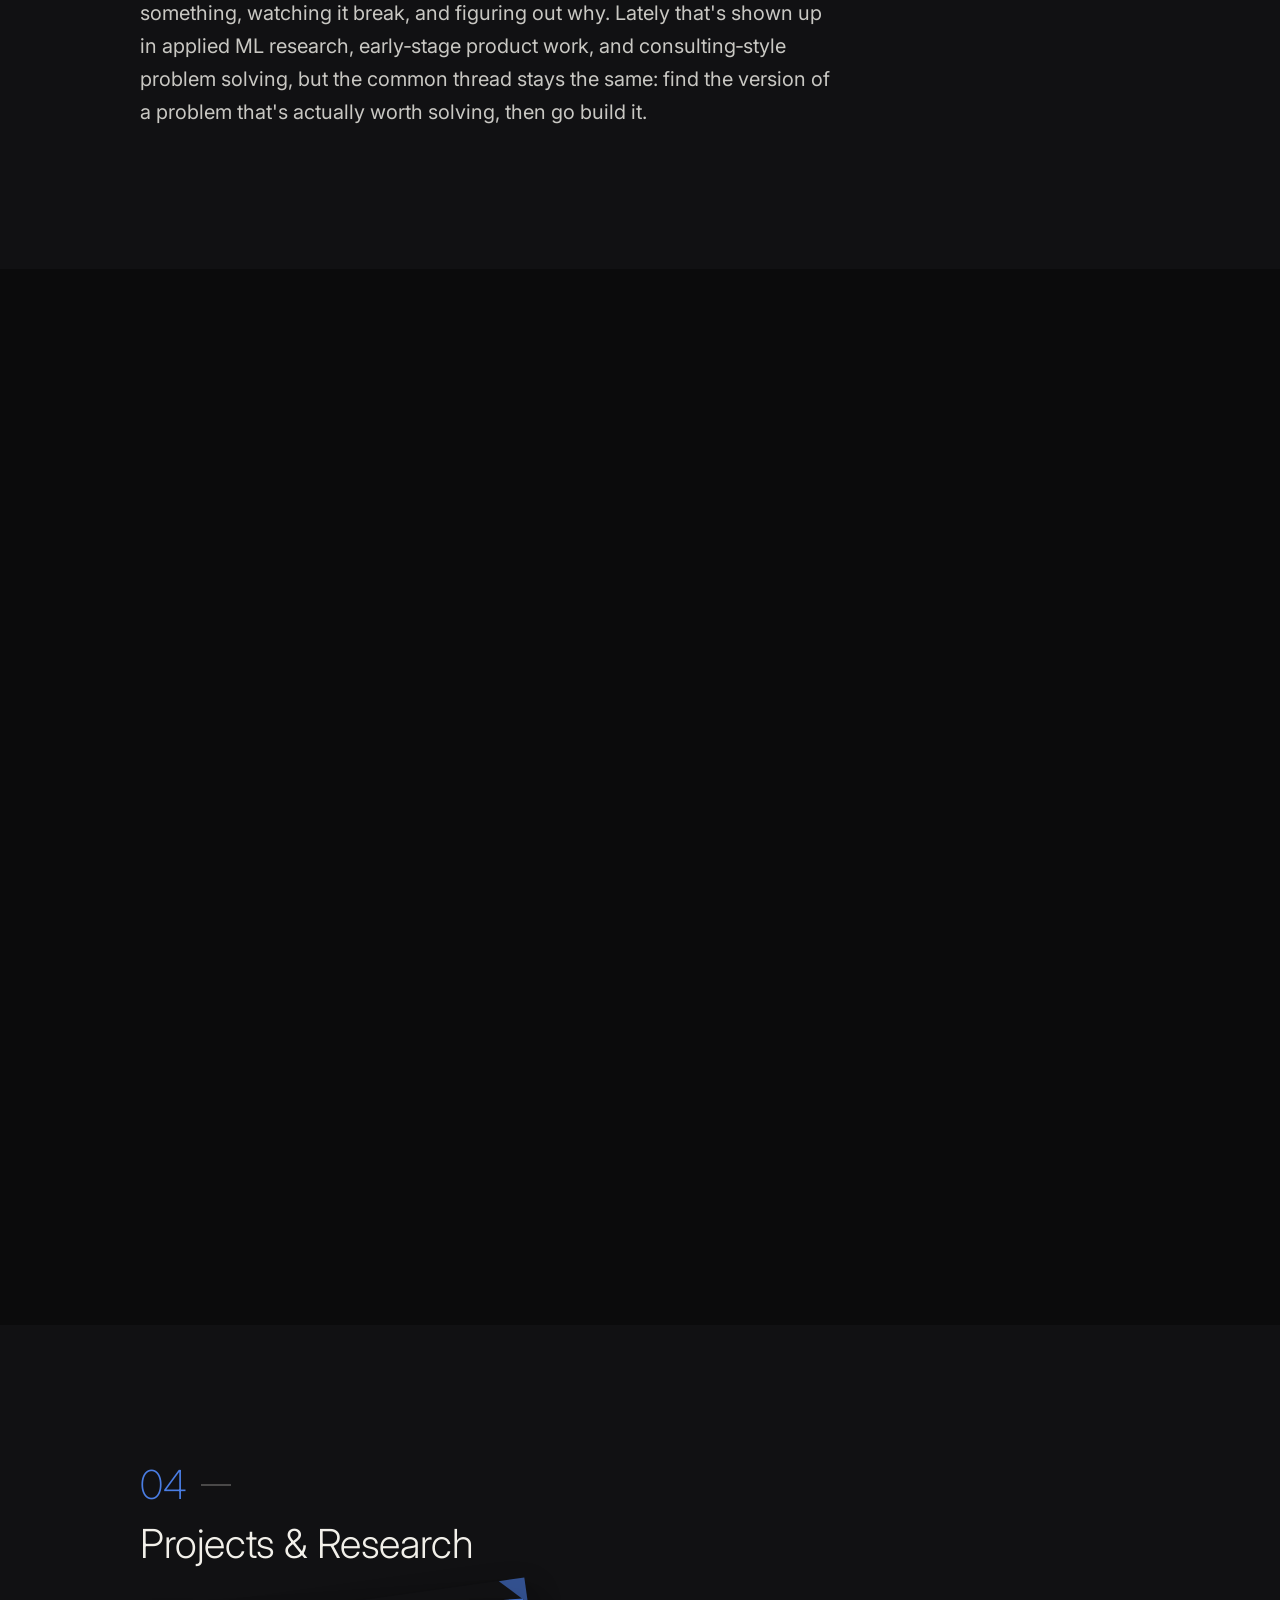
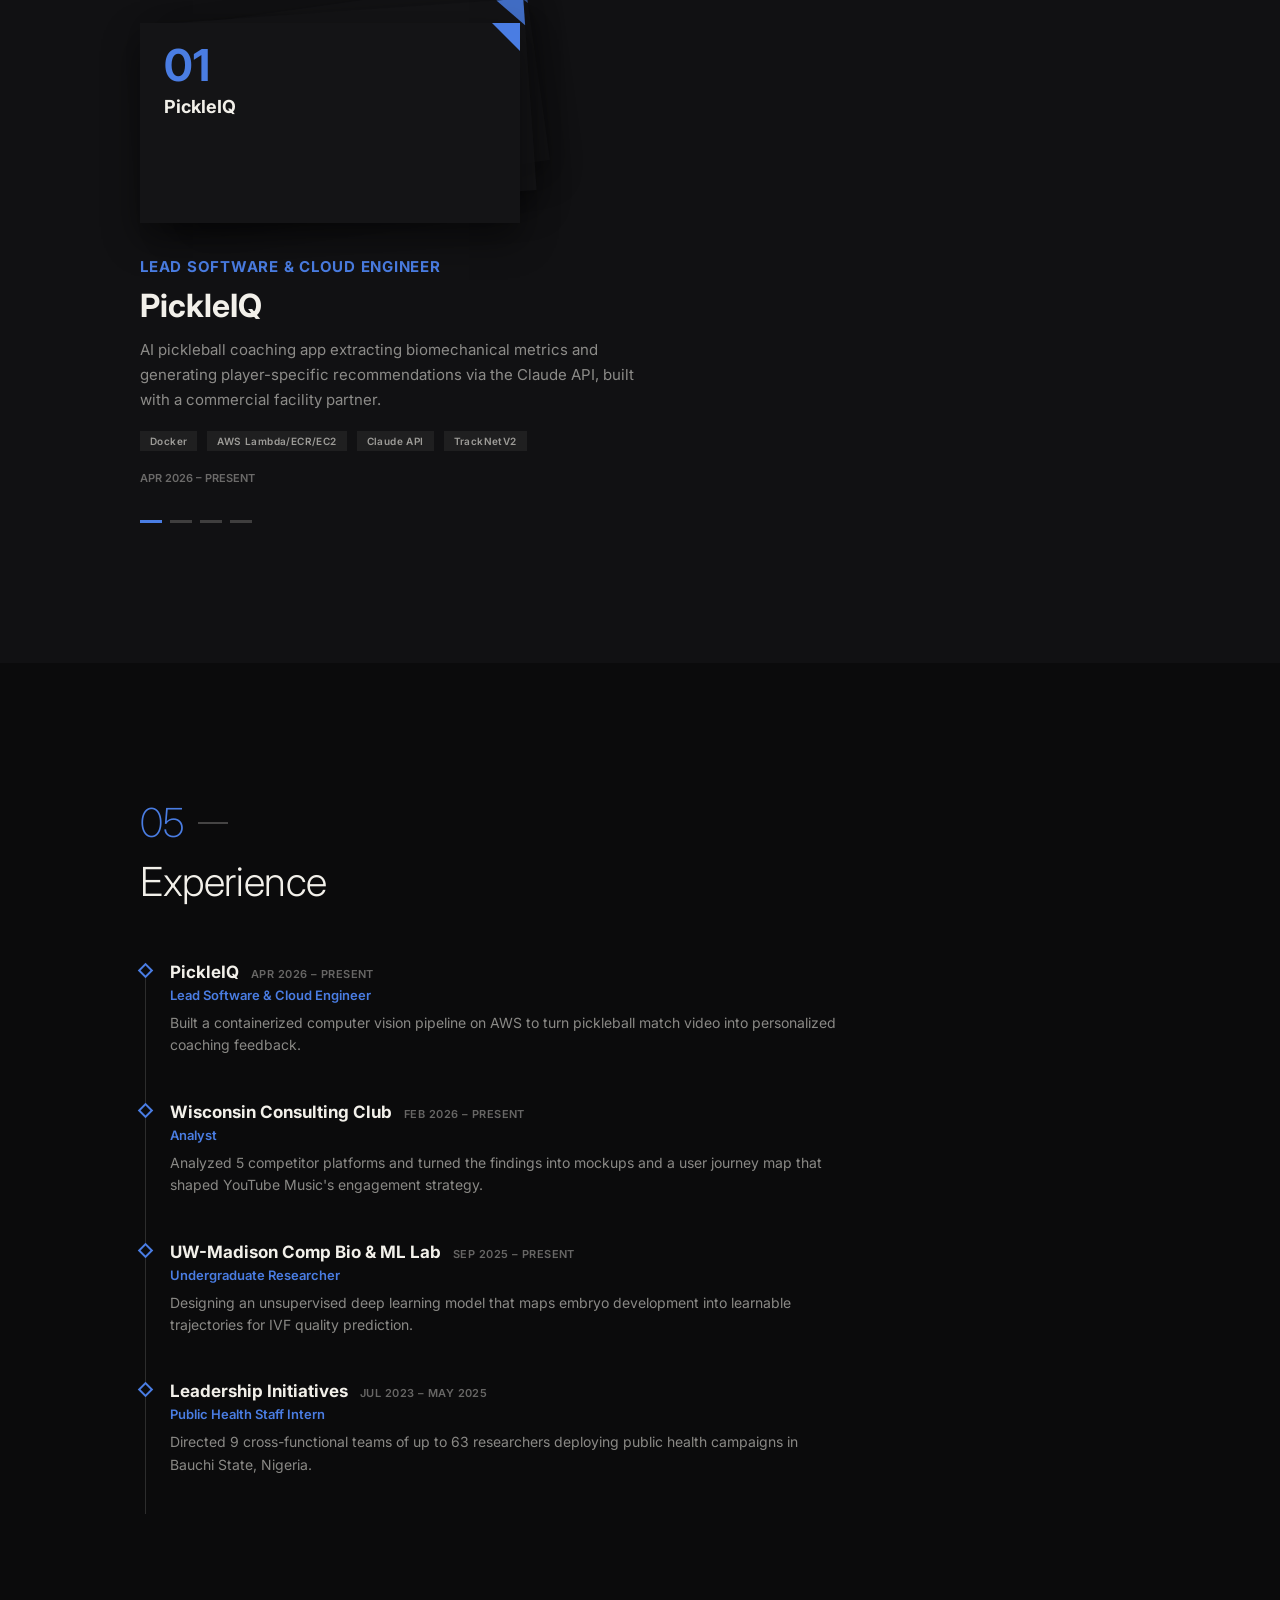
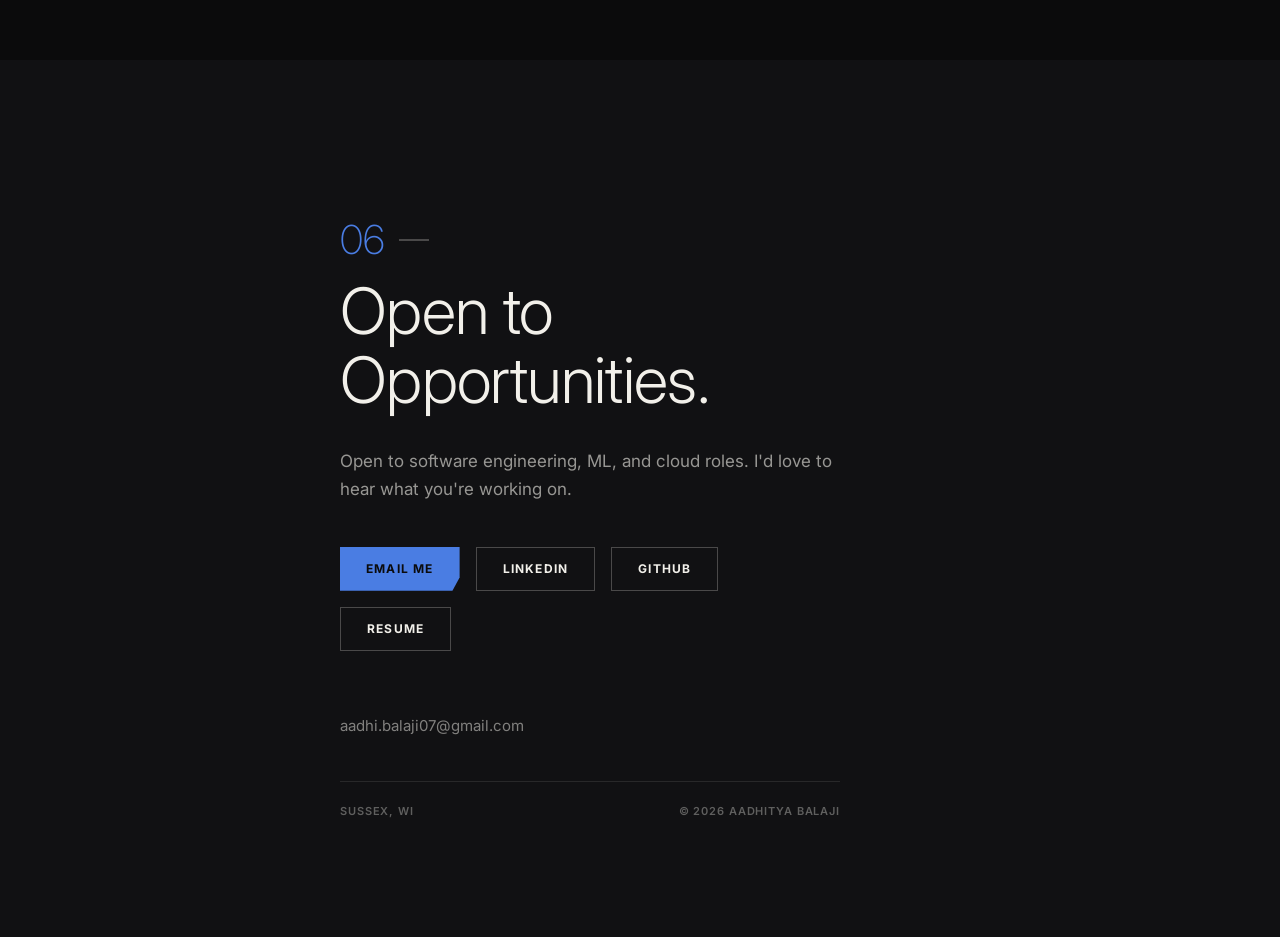
==== commit 044d79b5: "Merge pull request #7 from aadhibalaji/spin fixed skills header" ====
--- a/index.html
+++ b/index.html
@@ -58,6 +58,7 @@
       <div class="hero-actions">
         <a href="#projects" class="btn btn-primary" data-hoverable>VIEW PROJECTS <span>&rarr;</span></a>
         <a href="#contact" class="btn btn-outline" data-hoverable>GET IN TOUCH</a>
+        <a href="Aadhitya_Balaji_Resume.pdf" target="_blank" rel="noopener" class="btn btn-outline" data-hoverable>RESUME</a>
       </div>
     </div>
   </section>
@@ -266,12 +267,13 @@
         <span class="sec-num">06</span>
         <span class="sec-rule"></span>
       </div>
-      <h2 class="contact-title">Let's Build<br>Something.</h2>
-      <p class="contact-pitch">Open to software engineering, ML, and cloud roles &mdash; and always up for a good technical conversation.</p>
+      <h2 class="contact-title">Open to<br>Opportunities.</h2>
+      <p class="contact-pitch">Open to software engineering, ML, and cloud roles. I'd love to hear what you're working on.</p>
       <div class="contact-actions">
         <a href="mailto:aadhi.balaji07@gmail.com" class="btn btn-primary" data-hoverable>EMAIL ME</a>
         <a href="https://linkedin.com/in/aadhi07" target="_blank" rel="noopener" class="btn btn-outline" data-hoverable>LINKEDIN</a>
         <a href="https://github.com/aadhibalaji" target="_blank" rel="noopener" class="btn btn-outline" data-hoverable>GITHUB</a>
+        <a href="Aadhitya_Balaji_Resume.pdf" target="_blank" rel="noopener" class="btn btn-outline" data-hoverable>RESUME</a>
       </div>
       <p class="contact-email">aadhi.balaji07@gmail.com</p>
       <div class="contact-footer">
